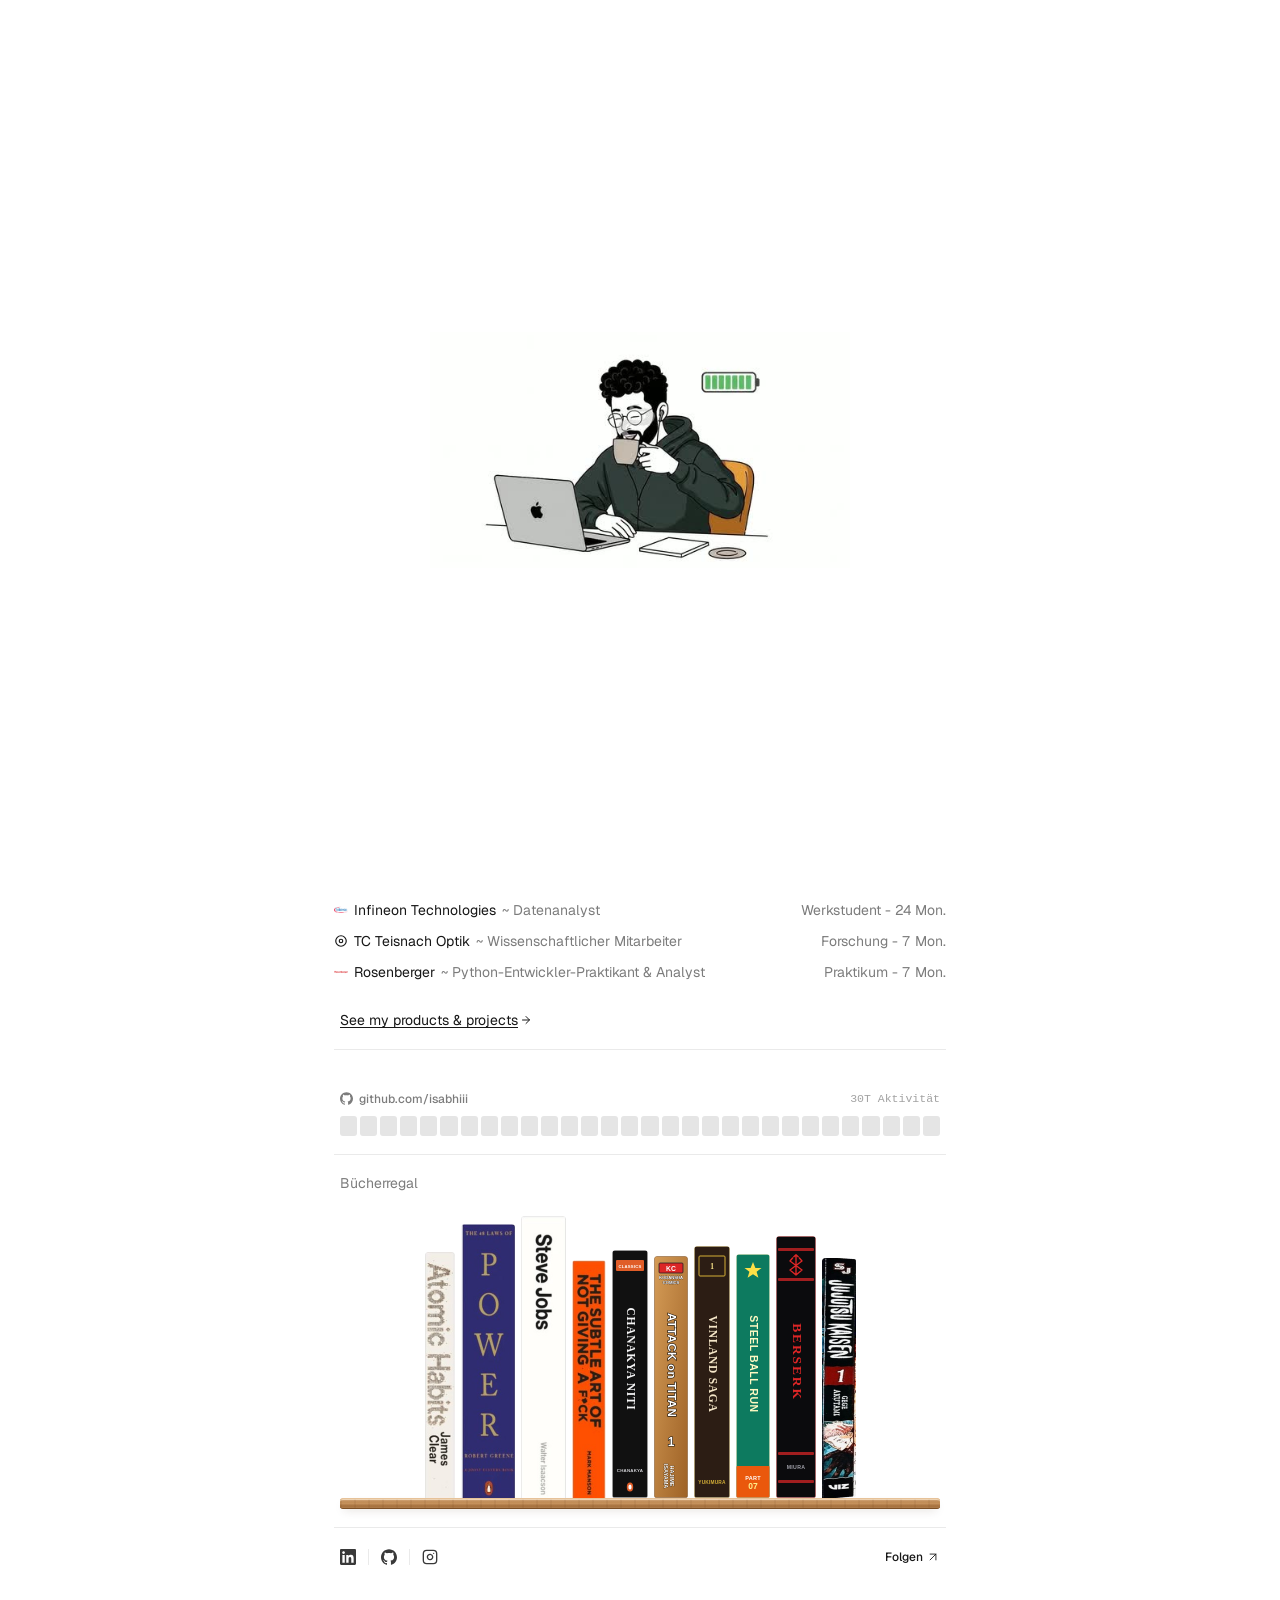
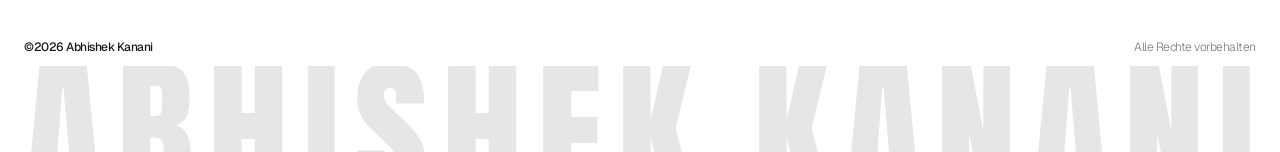
==== index.html @ ef6b1732 "Summarize implemented Cra Browser features in Work section" ====
<!DOCTYPE html>
<html lang="en">
<head>
  <meta charset="UTF-8">
  <meta name="viewport" content="width=device-width, initial-scale=1.0">
  <title>Abhishek Kanani</title>
  <meta name="google-site-verification" content="qDqbLOo0yyBhcR7HX0Lpb4isMDpMAJQvsJPD6pQHGXQ" />
  <link rel="icon" href="/favicon.ico?v=2" sizes="any">
  <link rel="icon" type="image/png" sizes="48x48" href="/favicon-48x48.png?v=2">
  <link rel="icon" type="image/png" sizes="192x192" href="/favicon-192x192.png?v=2">
  <link rel="apple-touch-icon" sizes="180x180" href="/apple-touch-icon.png?v=2">
  <meta name="description" content="Abhishek Kanani — Data Analyst, ML Engineer & Open Source Contributor @ Raycast.">
  <link rel="preconnect" href="https://fonts.googleapis.com">
  <link rel="preconnect" href="https://fonts.gstatic.com" crossorigin>
  <link href="https://fonts.googleapis.com/css2?family=Anton&family=Geist:wght@400;500;600;700&family=Geist+Mono:wght@400;500&display=swap" rel="stylesheet">
  <link rel="stylesheet" href="style.css?v=136">
  <script>
    try {
      if (localStorage.getItem('theme') === 'dark') {
        document.documentElement.classList.add('dark');
      }
    } catch (e) {}
  </script>
</head>
<body>
  <!-- ══════════════ BATTERY-CHARGING PRELOADER ══════════════ -->
  <div id="sitePreloader" class="site-preloader" aria-hidden="true">
    <style>
      .site-preloader {
        position: fixed;
        inset: 0;
        height: 100dvh;
        z-index: 99999;
        background: #ffffff;
        display: flex;
        align-items: center;
        justify-content: center;
        touch-action: none;
        transform: translateY(0);
        transition: transform 0.65s cubic-bezier(0.77, 0, 0.175, 1);
        will-change: transform;
      }
      .site-preloader.is-leaving {
        transform: translateY(-100%);
        pointer-events: none;
      }
      .site-preloader-stack {
        position: relative;
        width: min(420px, 88vw);
        aspect-ratio: 16 / 9;
        user-select: none;
      }
      .preloader-char-img {
        width: 100%;
        height: 100%;
        display: block;
      }
      html.dark .site-preloader {
        background: #0e0e0e;
      }
    </style>
    <div class="site-preloader-stack">
      <canvas id="preloaderCanvas" class="preloader-char-img" width="520" height="292"></canvas>
    </div>
    <script>
      (function () {
        var preloader = document.getElementById('sitePreloader');
        var canvas = document.getElementById('preloaderCanvas');
        if (!preloader || !canvas) return;
        try {
          if (sessionStorage.getItem('skipPreloader') === '1') {
            sessionStorage.removeItem('skipPreloader');
            if (preloader.parentNode) preloader.parentNode.removeChild(preloader);
            return;
          }
        } catch (e) {}
        document.documentElement.style.overflow = 'hidden';

        var ctx = canvas.getContext('2d');
        ctx.clearRect(0, 0, 520, 292);

        var img = new Image();
        var isDark = document.documentElement.classList.contains('dark');
        img.src = isDark ? '[data-uri]' : '[data-uri]';

        var isMobile = window.matchMedia && window.matchMedia('(max-width: 768px)').matches;
        var cols = 6, rows = 6, total = 36, fw = 520, fh = 292, duration = isMobile ? 3410 : 2800;
        var lastFrame = -1;
        var start = 0;

        function startPlay() {
          start = performance.now();
          function tick(now) {
            var t = Math.min(1, (now - start) / duration);
            var frame = Math.min(total - 1, Math.floor(t * total));
            if (frame !== lastFrame) {
              lastFrame = frame;
              var col = frame % cols;
              var row = Math.floor(frame / cols);
              ctx.clearRect(0, 0, fw, fh);
              ctx.drawImage(img, col * fw, row * fh, fw, fh, 0, 0, fw, fh);
            }
            if (t < 1) {
              requestAnimationFrame(tick);
            }
          }
          requestAnimationFrame(tick);

          setTimeout(function () {
            document.documentElement.style.overflow = '';
            preloader.classList.add('is-leaving');
            window.dispatchEvent(new Event('preloader:reveal'));
            setTimeout(function () {
              if (preloader.parentNode) preloader.parentNode.removeChild(preloader);
            }, 700);
          }, duration + 150);
        }

        if (img.complete) {
          startPlay();
        } else {
          img.onload = startPlay;
          img.onerror = startPlay;
        }
      })();
    </script>
  </div>
  <canvas id="clickSparkCanvas" aria-hidden="true"></canvas>

  <!-- ══════════════ SKY HORIZON HEADER (Bimanshu-inspired) ══════════════ -->
  <div class="sky-banner" id="skyBanner" aria-hidden="true">
    <canvas id="skyStarsCanvas" class="sky-stars-canvas"></canvas>
    <div class="sky-haze"></div>

    <!-- Drifting daytime clouds -->
    <div class="sky-clouds">
      <div class="sky-cloud-lane" style="top: 9%; --lane-dur: 117s; --lane-delay: -38s;">
        <div class="sky-cloud" style="width: 30%; opacity: 0.85;"></div>
      </div>
      <div class="sky-cloud-lane" style="top: 21%; --lane-dur: 89s; --lane-delay: -71s;">
        <div class="sky-cloud is-flipped" style="width: 19%; opacity: 0.65;"></div>
      </div>
      <div class="sky-cloud-lane" style="top: 31%; --lane-dur: 103s; --lane-delay: -12s;">
        <div class="sky-cloud" style="width: 24%; opacity: 0.55;"></div>
      </div>
      <div class="sky-cloud-lane" style="top: 15%; --lane-dur: 73s; --lane-delay: -55s;">
        <div class="sky-cloud is-flipped" style="width: 15%; opacity: 0.45;"></div>
      </div>
    </div>

    <!-- Sun & Moon Celestial Orbit -->
    <div class="sky-orbit">
      <!-- Daytime Sun -->
      <div class="sky-body sky-sun">
        <div class="sky-sun-halo"></div>
        <div class="sky-sun-disk"></div>
      </div>

      <!-- Twilight / Night Craters Moon -->
      <div class="sky-body sky-moon">
        <div class="sky-moon-halo"></div>
        <svg class="sky-moon-svg" viewBox="-22 -22 44 44" aria-hidden="true">
          <defs>
            <clipPath id="sky-moon-phase-clip">
              <path d="M0 -20 A20 20 0 0 1 0 20 A10.5 20 0 0 1 0 -20 Z"></path>
            </clipPath>
          </defs>
          <circle r="20" class="sky-moon-dark"></circle>
          <g clip-path="url(#sky-moon-phase-clip)">
            <circle r="20" class="sky-moon-lit"></circle>
            <g class="sky-moon-mare">
              <ellipse cx="-6" cy="-6" rx="6.5" ry="5"></ellipse>
              <ellipse cx="5" cy="-8.5" rx="4" ry="3"></ellipse>
              <ellipse cx="3.5" cy="3" rx="5.5" ry="4.5"></ellipse>
              <ellipse cx="-4.5" cy="9" rx="3.5" ry="2.6"></ellipse>
              <circle cx="10" cy="5" r="1.8"></circle>
            </g>
          </g>
          <circle r="19.65" fill="none" stroke-width="0.7" class="sky-moon-rim"></circle>
        </svg>
      </div>
    </div>
  </div>

  <!-- ══════════════ HANGING PENDANT LAMP & VERLET PULL CORD ══════════════ -->
  <aside class="pull-lamp-aside" aria-label="Day and night lamp">
    <div class="pull-lamp-cone" aria-hidden="true"></div>
    <svg
      id="pullLampSvg"
      class="pull-lamp-svg"
      viewBox="0 0 140 220"
      width="140"
      height="220"
      aria-hidden="true"
    >
      <defs>
        <radialGradient id="lamp-bulb-glass" cx="0.38" cy="0.62" r="0.7">
          <stop offset="0%" stop-color="#fffdf8" />
          <stop offset="100%" stop-color="#ded8cc" />
        </radialGradient>
        <radialGradient id="lamp-bulb-lit" cx="0.5" cy="0.55" r="0.65">
          <stop offset="0%" stop-color="#ffffff" />
          <stop offset="55%" stop-color="#ffe58f" />
          <stop offset="100%" stop-color="#f59e0b" />
        </radialGradient>
        <radialGradient id="lamp-bulb-glow" cx="70" cy="53" r="24" gradientUnits="userSpaceOnUse">
          <stop offset="0%" stop-color="rgba(255, 232, 148, 0.88)" />
          <stop offset="45%" stop-color="rgba(251, 191, 36, 0.36)" />
          <stop offset="100%" stop-color="rgba(251, 191, 36, 0)" />
        </radialGradient>
        <linearGradient id="lamp-shade-grad" x1="0" y1="0" x2="1" y2="0.35">
          <stop offset="0%" class="lamp-shade-hi" />
          <stop offset="55%" class="lamp-shade-mid" />
          <stop offset="100%" class="lamp-shade-lo" />
        </linearGradient>
        <radialGradient id="lamp-bead-grad" cx="0.35" cy="0.3" r="0.7">
          <stop offset="0%" class="lamp-bead-hi" />
          <stop offset="68%" class="lamp-bead-mid" />
          <stop offset="100%" class="lamp-bead-lo" />
        </radialGradient>
      </defs>

      <!-- Ceiling wire -->
      <line class="lamp-wire" x1="70" y1="0" x2="70" y2="18" stroke-width="1.6" />

      <!-- Brass ceiling cap & ring -->
      <rect class="lamp-brass-cap" x="65" y="16" width="10" height="7" rx="1.8" />
      <rect class="lamp-brass-ring" x="63" y="21.5" width="14" height="3.2" rx="1.5" />

      <!-- Under-shade inner rim & bulb -->
      <ellipse class="lamp-inner-rim" cx="70" cy="49.5" rx="26" ry="2.2" />
      <circle class="lamp-bulb-unlit" cx="70" cy="51.8" r="6" fill="url(#lamp-bulb-glass)" />

      <!-- Lit bulb & warm bloom (visible in dark mode) -->
      <g class="lamp-lit-group">
        <circle cx="70" cy="53" r="24" fill="url(#lamp-bulb-glow)" />
        <ellipse class="lamp-inner-lit" cx="70" cy="49.5" rx="26" ry="2.2" />
        <circle cx="70" cy="51.8" r="6" fill="url(#lamp-bulb-lit)" />
      </g>

      <!-- Terracotta pendant shade -->
      <path
        class="lamp-shade-body"
        fill="url(#lamp-shade-grad)"
        d="M63.5 23.5 h13 c1.2 0 2.2 0.8 2.6 1.9 c2.5 8.5 8.1 16.2 17.2 20.4 c1.8 0.8 1.3 2.8 -0.6 2.8 H44.3 c-1.9 0 -2.4 -2 -0.6 -2.8 c9.1 -4.2 14.7 -11.9 17.2 -20.4 c0.4 -1.1 1.4 -1.9 2.6 -1.9 Z"
      />
      <!-- Specular highlight sheen on shade -->
      <path
        class="lamp-shade-sheen"
        d="M60 31 C57 37.5 52.5 42 47.2 45"
        fill="none"
        stroke-width="1.4"
        stroke-linecap="round"
      />
      <!-- Cord eyelet under right side of shade -->
      <circle class="lamp-eyelet" cx="85" cy="48.5" r="1.3" />

      <!-- Verlet physics pull cord path -->
      <path
        id="pullCordPath"
        class="pull-cord-line"
        d="M85 49.5 L85 117.5"
        fill="none"
        stroke-linecap="round"
        stroke-width="1.5"
      />
      <!-- Wide transparent hit area along the cord -->
      <path
        id="pullCordHit"
        class="pull-cord-hit"
        d="M85 49.5 L85 117.5"
        fill="none"
        stroke="transparent"
        stroke-width="24"
        pointer-events="stroke"
      />

      <!-- Wooden/brass pull bead at end of cord -->
      <g id="pullCordBead" class="pull-cord-bead" transform="translate(85 117.5)">
        <circle class="pull-bead-hit" fill="transparent" r="22" />
        <circle class="pull-bead-ring" cx="0" cy="6" r="10" fill="none" stroke-width="1.5" />
        <ellipse class="pull-bead-body" cx="0" cy="6" rx="6.2" ry="6.8" fill="url(#lamp-bead-grad)" />
      </g>
    </svg>
    <div id="pullLampHint" class="pull-lamp-hint" aria-hidden="true">Pull to call it a night</div>
    <button
      id="pullLampA11yBtn"
      type="button"
      class="sr-only"
      role="switch"
      aria-checked="false"
      aria-label="Toggle day and night theme"
    ></button>
  </aside>

  <main class="page-main">

    <!-- ══════════════ HEADER & SECTION NAV (DesignerDada style) ══════════════ -->
    <header class="site-header gutter-x animate-in">
      <a href="#home" class="avatar-pop" aria-label="Abhishek Kanani">
        <img src="profile.jpg" alt="Abhishek Kanani" class="header-avatar header-avatar-light">
        <img src="profile-dark.jpg" alt="Abhishek Kanani" class="header-avatar header-avatar-dark">
      </a>
      <div class="header-name">Abhishek Kanani <span class="aka" data-i18n="headerAka">aka</span> <span data-verse-text="@isabhiii" data-verse-seed="1610" data-verse-once="true">@isabhiii</span></div>
      <nav class="top-nav" aria-label="Main navigation">
        <a href="#home" class="nav-tab active" data-tab="home" aria-current="page" data-i18n="navHome">Home</a>
        <a href="#work" class="nav-tab" data-tab="work" data-i18n="navWork">Work</a>
        <a href="#favorites" class="nav-tab" data-tab="favorites" data-i18n="navFavorites">Favorites</a>
        <a href="#photography" class="nav-tab" data-tab="photography" data-i18n="navPhotography">Photography</a>
        <div class="language-options" aria-label="Language options">
          <button class="is-active" type="button" data-lang="de" data-sound="press" aria-pressed="true">DE</button>
          <span class="separator" aria-hidden="true">/</span>
          <button type="button" data-lang="en" data-sound="press" aria-pressed="false">EN</button>
          <span class="separator" aria-hidden="true">/</span>
          <button class="language-more-button" type="button" data-language-open data-sound="press" aria-haspopup="dialog" aria-expanded="false" aria-label="More languages">+</button>
        </div>
      </nav>
    </header>

    <!-- ══════════════ HOME TAB (Ruru.build style) ══════════════ -->
    <section id="panel-home" class="tab-panel active">

      <article>
        <h1 class="intro-title gutter-x animate-in animate-delay-1" style="margin-bottom: 18px;" data-i18n="introTitle">I'm <span data-verse-text="Abhishek" data-verse-seed="2026">Abhishek</span></h1>

        <div class="intro-body gutter-x">
          <span class="intro-p hi animate-in animate-delay-2" data-i18n="introGreeting">Hi, Guten Tag, नमस्ते</span>

          <span class="intro-p animate-in animate-delay-3">
            <span data-i18n="introLead">I'm a</span> <span class="hi" data-i18n="introRole">Data Analyst &amp; ML Engineer</span>. <span data-i18n="introLove">I love</span>
            <span class="inline-tech"><span class="inline-icon"><svg viewBox="0 0 24 24" fill="none" stroke="#6366f1" stroke-width="2"><path d="M12 3l1.9 5.1L19 10l-5.1 1.9L12 17l-1.9-5.1L5 10l5.1-1.9L12 3z"/></svg></span>AI</span>,
            <span class="hi" data-i18n="introDataAuto">Data, Automation</span> <span data-i18n="introAndWord">and</span>
            <span class="hi" data-i18n="introOpenSource">Open Source</span>.
            <span data-i18n="introMsc">As well as holding an M.Sc. from</span>
            <span class="inline-tech"><span class="inline-icon"><svg viewBox="0 0 24 24" fill="none" stroke="#0284c7" stroke-width="2"><path d="M22 10v6M2 10l10-5 10 5-10 5z"/><path d="M6 12v5c3 3 9 3 12 0v-5"/></svg></span>THD</span> <span data-i18n="introGermany">Germany.</span>
            <span data-i18n="introBuilding">While building</span>
            <span class="inline-tech">
              <span class="inline-icon"><img src="wos-icon.png" alt="Word of Supreme" style="border-radius:3px;"></span>
              <a href="https://wordofsupreme.com/" target="_blank" rel="noreferrer" class="inline-arrow-link">Word of Supreme <svg width="12" height="12" viewBox="0 0 24 24" fill="none" stroke="currentColor" stroke-width="2" stroke-linecap="round" stroke-linejoin="round"><path d="M7 7h10v10"/><path d="M7 17 17 7"/></svg></a>
            </span>
            <span data-i18n="introAndWord2">and</span>
            <span class="inline-tech">
              <span class="inline-icon"><img src="renamemail-icon.png" alt="RenameMail" style="border-radius:3px;"></span>
              <a href="https://renamemail.com/" target="_blank" rel="noreferrer" class="inline-arrow-link">RenameMail <svg width="12" height="12" viewBox="0 0 24 24" fill="none" stroke="currentColor" stroke-width="2" stroke-linecap="round" stroke-linejoin="round"><path d="M7 7h10v10"/><path d="M7 17 17 7"/></svg></a>
            </span>.
          </span>

          <span class="intro-p animate-in animate-delay-4">
            <span data-i18n="introSystems">I build data systems that don't break</span> <span class="strike" data-i18n="introMostDays">(most days)</span>, <span data-i18n="introBackend">mostly in data &amp; backend with</span>
            <span class="inline-tech"><span class="inline-icon"><svg viewBox="0 0 24 24" fill="#3776AB"><path d="M12 2c-2.6 0-4.5.9-4.5 2.7v2.3h4.5v.8H6c-1.8 0-3.5 1.3-3.5 4.2s1.5 4.2 3.5 4.2h2v-2.1c0-1.9 1.6-3.4 3.5-3.4h4.5c1.5 0 2.5-1.1 2.5-2.6V4.7C18.5 2.9 15.6 2 12 2zm-2 2.2c.5 0 .9.4.9.9s-.4.9-.9.9-.9-.4-.9-.9.4-.9.9-.9z"/><path fill="#FFD43B" d="M12 22c2.6 0 4.5-.9 4.5-2.7V17H12v-.8h6c1.8 0 3.5-1.3 3.5-4.2S20 7.8 18 7.8h-2v2.1c0 1.9-1.6 3.4-3.5 3.4H8c-1.5 0-2.5 1.1-2.5 2.6v3.4C5.5 21.1 8.4 22 12 22zm2-2.2c-.5 0-.9-.4-.9-.9s.4-.9.9-.9.9.4.9.9-.4.9-.9.9z"/></svg></span>Python</span>,
            <span class="inline-tech"><span class="inline-icon"><svg viewBox="0 0 24 24" fill="none" stroke="#e11d48" stroke-width="2"><ellipse cx="12" cy="5" rx="9" ry="3"/><path d="M3 5v14c0 1.66 4 3 9 3s9-1.34 9-3V5"/><path d="M3 12c0 1.66 4 3 9 3s9-1.34 9-3"/></svg></span>SQL</span>,
            <span class="inline-tech"><span class="inline-icon"><svg viewBox="0 0 24 24" fill="#009688"><path d="M12 2L2 19.5h20L12 2zm0 4.8l6.2 10.7H5.8L12 6.8z"/></svg></span>FastAPI</span>,
            <span class="inline-tech"><span class="inline-icon"><svg viewBox="0 0 24 24" fill="none" stroke="#10b981" stroke-width="2"><path d="M10 13a5 5 0 0 0 7.54.54l3-3a5 5 0 0 0-7.07-7.07l-1.72 1.71"/><path d="M14 11a5 5 0 0 0-7.54-.54l-3 3a5 5 0 0 0 7.07 7.07l1.71-1.71"/></svg></span>LangChain</span>,
            <span class="inline-tech"><span class="inline-icon"><svg viewBox="0 0 24 24" fill="none"><rect x="2" y="2" width="20" height="20" rx="2.5" fill="#3178C6"/><path d="M13.37 12.66h2.14v-1.22H9.67v1.22h2.13v6.12h1.57v-6.12zm6.42 4.18c0-.96-.57-1.52-1.88-1.95-.85-.28-1.15-.48-1.15-.9 0-.38.33-.64.86-.64.54 0 .93.21 1.24.6l1.02-.85c-.46-.68-1.21-1.05-2.22-1.05-1.37 0-2.34.81-2.34 1.99 0 1.01.62 1.59 1.9 2 .82.26 1.12.48 1.12.92 0 .44-.38.71-.98.71-.68 0-1.18-.27-1.54-.79l-1.08.87c.49.79 1.38 1.23 2.57 1.23 1.49 0 2.47-.8 2.47-2.14z" fill="#fff"/></svg></span>TypeScript</span>, <span data-i18n="introAndWord3">and</span>
            <span class="inline-tech"><span class="inline-icon"><svg viewBox="0 0 24 24" fill="none" stroke="#06b6d4" stroke-width="1.7"><circle cx="12" cy="12" r="2" fill="#06b6d4"/><ellipse cx="12" cy="12" rx="10" ry="4"/><ellipse cx="12" cy="12" rx="10" ry="4" transform="rotate(60 12 12)"/><ellipse cx="12" cy="12" rx="10" ry="4" transform="rotate(120 12 12)"/></svg></span>React</span>.
            <span data-i18n="introInfra">For BI &amp; infra, I use</span>
            <span class="inline-tech"><span class="inline-icon"><svg viewBox="0 0 24 24" fill="none" stroke="#E97627" stroke-width="2" stroke-linecap="round"><path d="M12 2v6M9 5h6"/><path stroke="#1F77B4" d="M12 16v6M9 19h6"/><path stroke="#5B8DBE" d="M5 9v6M2 12h6"/><path stroke="#C43E29" d="M19 9v6M16 12h6"/><path stroke="#59A14F" d="M12 9v6M9 12h6"/></svg></span>Tableau</span>,
            <span class="inline-tech"><span class="inline-icon"><svg viewBox="0 0 24 24" fill="#F2C811"><rect x="3" y="12" width="4" height="9" rx="1"/><rect x="10" y="7" width="4" height="14" rx="1"/><rect x="17" y="3" width="4" height="18" rx="1"/></svg></span>Power BI</span>,
            <span class="inline-tech"><span class="inline-icon"><svg viewBox="0 0 24 24" fill="#2496ED"><path d="M13.983 11.078h2.119a.186.186 0 00.186-.185V9.006a.186.186 0 00-.186-.186h-2.119a.185.185 0 00-.185.185v1.888c0 .102.083.185.185.185m-2.954-5.43h2.118a.186.186 0 00.186-.186V3.574a.186.186 0 00-.186-.185h-2.118a.185.185 0 00-.185.185v1.888c0 .102.082.185.185.185m0 2.716h2.118a.187.187 0 00.186-.186V6.29a.186.186 0 00-.186-.185h-2.118a.185.185 0 00-.185.185v1.887c0 .102.082.185.185.186m-2.93 0h2.12a.186.186 0 00.184-.186V6.29a.185.185 0 00-.185-.185H8.1a.185.185 0 00-.185.185v1.887c0 .102.083.185.185.186m-2.964 0h2.119a.186.186 0 00.185-.186V6.29a.185.185 0 00-.185-.185H5.136a.186.186 0 00-.186.185v1.887c0 .102.084.185.186.186m5.893 2.715h2.118a.186.186 0 00.186-.185V9.006a.186.186 0 00-.186-.186h-2.118a.185.185 0 00-.185.185v1.888c0 .102.082.185.185.185m-2.93 0h2.12a.185.185 0 00.184-.185V9.006a.185.185 0 00-.184-.186h-2.12a.185.185 0 00-.184.185v1.888c0 .102.083.185.185.185m-2.964 0h2.119a.185.185 0 00.185-.185V9.006a.185.185 0 00-.184-.186h-2.12a.186.186 0 00-.186.186v1.887c0 .102.084.185.186.185m-2.92 0h2.12a.185.185 0 00.184-.185V9.006a.185.185 0 00-.184-.186h-2.12a.185.185 0 00-.184.185v1.888c0 .102.082.185.185.185M23.763 9.89c-.065-.051-.672-.51-1.954-.51-.338.001-.676.03-1.01.087-.248-1.7-1.653-2.53-1.716-2.566l-.344-.199-.226.327c-.284.438-.49.922-.612 1.43-.23.97-.09 1.882.403 2.661-.595.332-1.55.413-1.744.42H.751a.751.751 0 00-.75.748 11.376 11.376 0 00.692 4.062c.545 1.428 1.355 2.48 2.41 3.124 1.18.723 3.1 1.137 5.275 1.137.983.003 1.963-.086 2.93-.266a12.248 12.248 0 003.823-1.389c.98-.567 1.86-1.288 2.61-2.136 1.252-1.418 1.998-2.997 2.553-4.4h.221c1.372 0 2.215-.549 2.68-1.009.309-.293.55-.65.707-1.046l.098-.288Z"/></svg></span>Docker</span>, <span data-i18n="introAndWord4">and</span>
            <span class="inline-tech"><span class="inline-icon"><svg viewBox="0 0 24 24" fill="none" stroke="#8b5cf6" stroke-width="2"><circle cx="12" cy="12" r="9"/><path d="M12 3v18M3 12h18"/></svg></span>RAG</span>.
          </span>

          <span class="intro-p animate-in animate-delay-5">
            <span data-i18n="introTooling">Lately, I've been also focused on macOS developer tooling, browser engineering, and contributing to open source such as</span>
            <span class="inline-tech"><span class="inline-icon"><svg viewBox="0 0 28 28" fill="none"><path fill-rule="evenodd" clip-rule="evenodd" d="M7 18.079V21L0 14L1.46 12.54L7 18.081V18.079ZM9.921 21H7L14 28L15.46 26.54L9.921 21ZM26.535 15.462L27.996 14L13.996 0L12.538 1.466L18.077 7.004H14.73L10.864 3.146L9.404 4.606L11.809 7.01H10.129V17.876H20.994V16.196L23.399 18.6L24.859 17.14L20.994 13.274V9.927L26.535 15.462ZM7.73 6.276L6.265 7.738L7.833 9.304L9.294 7.844L7.73 6.276ZM20.162 18.708L18.702 20.17L20.268 21.738L21.73 20.276L20.162 18.708ZM4.596 9.41L3.134 10.872L7 14.738V11.815L4.596 9.41ZM16.192 21.006H13.268L17.134 24.872L18.596 23.41L16.192 21.006Z" fill="#FF6363"/></svg></span>Raycast</span> <span data-i18n="introAndWord5">and</span>
            <span class="inline-tech"><span class="inline-icon"><img src="cra-icon.png?v=3" alt="Cra Browser" class="cra-icon-light" style="border-radius:3px;"><img src="cra-icon-dark.png?v=2" alt="Cra Browser" class="cra-icon-dark" style="border-radius:3px;"></span>Cra Browser</span>.
          </span>

          <span class="intro-p animate-in animate-delay-6">
            <span data-i18n="introBesides">Besides, I love</span> <span class="hi" data-i18n="introInterests">Photography, Minimal Design</span> <span data-i18n="introAndWord6">and</span> <span class="hi" data-i18n="introEngineering">Engineering</span>, <span data-i18n="introAlways">I'm always looking for new things to learn and new people to meet.</span>
          </span>

          <span class="intro-p animate-in animate-delay-7">
            <span data-i18n="introOpen">Open to work on data, AI, or engineering roles. Connect on</span>
            <a href="https://www.linkedin.com/in/abhishek-kanani/" target="_blank" rel="noreferrer" class="inline-tech dashed-link">
              <span class="inline-icon"><svg viewBox="0 0 256 256"><path d="M218.123 218.127h-37.931v-59.403c0-14.165-.253-32.4-19.728-32.4-19.756 0-22.779 15.434-22.779 31.369v60.43h-37.93V95.967h36.413v16.694h.51a39.907 39.907 0 0 1 35.928-19.733c38.445 0 45.533 25.288 45.533 58.186l-.016 67.013ZM56.955 79.27c-12.157.002-22.014-9.852-22.016-22.009-.002-12.157 9.851-22.014 22.008-22.016 12.157-.003 22.014 9.851 22.016 22.008A22.013 22.013 0 0 1 56.955 79.27m18.966 138.858H37.95V95.967h37.97v122.16ZM237.033.018H18.89C8.58-.098.125 8.161-.001 18.471v219.053c.122 10.315 8.576 18.582 18.89 18.474h218.144c10.336.128 18.823-8.139 18.966-18.474V18.454c-.147-10.33-8.635-18.588-18.966-18.453" fill="#0A66C2"/></svg></span>LinkedIn
            </a>
            <span data-i18n="introOrMail">or drop a</span>
            <a href="mailto:abhishekkanani10@gmail.com" class="inline-tech dashed-link" aria-label="Send email" title="Send email">
              <span class="inline-icon"><svg viewBox="0 0 24 24" fill="none" stroke="currentColor" stroke-width="2" stroke-linecap="round" stroke-linejoin="round"><path d="m22 7-8.991 5.727a2 2 0 0 1-2.009 0L2 7"/><rect x="2" y="4" width="20" height="16" rx="2"/></svg></span>mail
            </a>
          </span>

          <span class="intro-p animate-in animate-delay-7 bouquet-line">
            <span data-i18n="introBouquet">While you’re here, pick a few blooms and wrap yourself a</span>
            <a href="bouquet/" class="inline-arrow-link bouquet-garden-link" onclick="if(window.openBouquetOverlay){event.preventDefault();window.openBouquetOverlay();}"><span data-i18n="introBouquetLink">little bouquet 💐</span> <svg width="12" height="12" viewBox="0 0 24 24" fill="none" stroke="currentColor" stroke-width="2" stroke-linecap="round" stroke-linejoin="round"><path d="M7 7h10v10"/><path d="M7 17 17 7"/></svg><span class="bouquet-sprig" aria-hidden="true">
              <span class="sprig-item sprig-1">
                <svg class="sprig-stem" width="22" height="34" viewBox="0 0 22 34" fill="none"><path d="M9 4 C10 15, 13 24, 17 33" stroke="#527a39" stroke-width="1.5" stroke-linecap="round"/><path d="M11 19 C6 17, 4 13, 6 11 C9 13, 11 16, 11 19Z" fill="#6b9349" opacity="0.88"/></svg>
                <img src="bouquet/cuts/orchid-front.webp" alt="" class="sprig-cut" loading="lazy" />
              </span>
              <span class="sprig-item sprig-2">
                <svg class="sprig-stem" width="22" height="36" viewBox="0 0 22 36" fill="none"><path d="M11 4 C11 16, 11 25, 11 35" stroke="#4b7430" stroke-width="1.6" stroke-linecap="round"/><path d="M11 22 C16 19, 19 15, 17 13 C14 15, 12 18, 11 22Z" fill="#5f883d" opacity="0.88"/></svg>
                <img src="bouquet/cuts/sunflower-top.webp" alt="" class="sprig-cut" loading="lazy" />
              </span>
              <span class="sprig-item sprig-3">
                <svg class="sprig-stem" width="22" height="34" viewBox="0 0 22 34" fill="none"><path d="M13 4 C12 15, 9 24, 5 33" stroke="#527a39" stroke-width="1.5" stroke-linecap="round"/><path d="M11 20 C16 18, 18 14, 16 12 C13 14, 11 17, 11 20Z" fill="#6b9349" opacity="0.88"/></svg>
                <img src="bouquet/cuts/peony-center.webp" alt="" class="sprig-cut" loading="lazy" />
              </span>
              <svg class="sprig-grass" width="62" height="32" viewBox="0 0 62 32" fill="none">
                <path d="M27 31 C22 21, 15 13, 7 8 C15 14, 21 22, 25 31Z" fill="#3f682d"/>
                <path d="M29 31 C25 18, 21 9, 17 3 C22 10, 26 20, 28 31Z" fill="#5f883d"/>
                <path d="M31 31 C31 18, 31 8, 32 1 C33 9, 33 20, 32 31Z" fill="#4b7430"/>
                <path d="M33 31 C36 19, 41 10, 47 4 C42 12, 38 21, 34 31Z" fill="#6b9349"/>
                <path d="M35 31 C41 22, 48 15, 56 11 C49 17, 42 23, 36 31Z" fill="#527a39"/>
                <path d="M28 31 C20 24, 13 20, 5 18 C13 22, 20 25, 26 31Z" fill="#74a14d" opacity="0.88"/>
                <path d="M34 31 C42 25, 49 22, 57 21 C49 23, 42 26, 36 31Z" fill="#74a14d" opacity="0.85"/>
              </svg>
            </span></a>
          </span>


          <div class="signoff-row animate-in animate-delay-7">
            <span id="signoffText" data-i18n="signoff">~ shipping...</span>
            <button id="dotBtn" class="dot-btn" aria-label="Status toggle"></button>
          </div>
        </div>
      </article>

      <div class="divider animate-in animate-delay-8"></div>

      <!-- ── EXPERIENCE ── -->
      <div class="ruru-section animate-in animate-delay-9">
        <span class="ruru-section-label gutter-x" data-i18n="sectionWork">Experience</span>
        <div class="ruru-list">

          <a href="https://github.com/raycast/extensions/pulls?q=is%3Apr+author%3Aisabhiii" target="_blank" rel="noreferrer" class="ruru-row">
            <div class="ruru-row-left">
              <span class="row-icon">
                <svg viewBox="0 0 28 28" fill="none"><path fill-rule="evenodd" clip-rule="evenodd" d="M7 18.079V21L0 14L1.46 12.54L7 18.081V18.079ZM9.921 21H7L14 28L15.46 26.54L9.921 21ZM26.535 15.462L27.996 14L13.996 0L12.538 1.466L18.077 7.004H14.73L10.864 3.146L9.404 4.606L11.809 7.01H10.129V17.876H20.994V16.196L23.399 18.6L24.859 17.14L20.994 13.274V9.927L26.535 15.462ZM7.73 6.276L6.265 7.738L7.833 9.304L9.294 7.844L7.73 6.276ZM20.162 18.708L18.702 20.17L20.268 21.738L21.73 20.276L20.162 18.708ZM4.596 9.41L3.134 10.872L7 14.738V11.815L4.596 9.41ZM16.192 21.006H13.268L17.134 24.872L18.596 23.41L16.192 21.006Z" fill="currentColor"/></svg>
              </span>
              <span class="row-title">Raycast</span>
              <span class="row-desc" data-i18n="workRaycastDesc">~ Open Source Contributor</span>
            </div>
            <div class="ruru-row-right">
              <div class="row-meta"><span data-i18n="workRaycastType">open source -</span><span data-i18n="workRaycastDate">Mar 2026–Present</span></div>
              <div class="row-hover-domain">raycast.com <svg width="14" height="14" viewBox="0 0 24 24" fill="none" stroke="currentColor" stroke-width="1.5"><path d="M7 7h10v10"/><path d="M7 17 17 7"/></svg></div>
            </div>
          </a>

          <a href="https://crabrowser.app/" target="_blank" rel="noreferrer" class="ruru-row">
            <div class="ruru-row-left">
              <span class="row-icon">
                <img src="cra-icon.png?v=3" alt="Cra Browser" class="cra-icon-light">
                <img src="cra-icon-dark.png?v=2" alt="Cra Browser" class="cra-icon-dark">
              </span>
              <span class="row-title">Cra Browser</span>
              <span class="row-desc" data-i18n="workCraDesc">~ Open Source Contributor</span>
            </div>
            <div class="ruru-row-right">
              <div class="row-meta"><span data-i18n="workCraType">open source -</span><span data-i18n="workCraDate">Sep 2026–Present</span></div>
              <div class="row-hover-domain">crabrowser.app <svg width="14" height="14" viewBox="0 0 24 24" fill="none" stroke="currentColor" stroke-width="1.5"><path d="M7 7h10v10"/><path d="M7 17 17 7"/></svg></div>
            </div>
          </a>

          <a href="https://www.infineon.com" target="_blank" rel="noreferrer" class="ruru-row">
            <div class="ruru-row-left">
              <span class="row-icon">
                <img src="infineon-logo.png" alt="Infineon Technologies">
              </span>
              <span class="row-title">Infineon Technologies</span>
              <span class="row-desc" data-i18n="workInfineonDesc">~ Data Analyst</span>
            </div>
            <div class="ruru-row-right">
              <div class="row-meta"><span data-i18n="workInfineonType">working student -</span><span data-i18n="workInfineonDate">24 mo</span></div>
              <div class="row-hover-domain">infineon.com <svg width="14" height="14" viewBox="0 0 24 24" fill="none" stroke="currentColor" stroke-width="1.5"><path d="M7 7h10v10"/><path d="M7 17 17 7"/></svg></div>
            </div>
          </a>

          <a href="https://www.th-deg.de/campus-teisnach-optik" target="_blank" rel="noreferrer" class="ruru-row">
            <div class="ruru-row-left">
              <span class="row-icon">
                <svg viewBox="0 0 24 24" fill="none" stroke="currentColor" stroke-width="2"><circle cx="12" cy="12" r="9"/><circle cx="12" cy="12" r="3"/></svg>
              </span>
              <span class="row-title">TC Teisnach Optik</span>
              <span class="row-desc" data-i18n="workTeisnachDesc">~ Graduate Research Assistant</span>
            </div>
            <div class="ruru-row-right">
              <div class="row-meta"><span data-i18n="workTeisnachType">research -</span><span data-i18n="workTeisnachDate">7 mo</span></div>
              <div class="row-hover-domain">th-deg.de <svg width="14" height="14" viewBox="0 0 24 24" fill="none" stroke="currentColor" stroke-width="1.5"><path d="M7 7h10v10"/><path d="M7 17 17 7"/></svg></div>
            </div>
          </a>

          <a href="https://www.rosenberger.com" target="_blank" rel="noreferrer" class="ruru-row">
            <div class="ruru-row-left">
              <span class="row-icon">
                <img src="rosenberger-logo.png" alt="Rosenberger">
              </span>
              <span class="row-title">Rosenberger</span>
              <span class="row-desc" data-i18n="workRosenbergerDesc">~ Python Developer Intern &amp; Analyst</span>
            </div>
            <div class="ruru-row-right">
              <div class="row-meta"><span data-i18n="workRosenbergerType">internship -</span><span data-i18n="workRosenbergerDate">7 mo</span></div>
              <div class="row-hover-domain">rosenberger.com <svg width="14" height="14" viewBox="0 0 24 24" fill="none" stroke="currentColor" stroke-width="1.5"><path d="M7 7h10v10"/><path d="M7 17 17 7"/></svg></div>
            </div>
          </a>

        </div>
        <div class="gutter-x" style="margin-top:14px;">
          <a href="#work" class="inline-arrow-link" onclick="event.preventDefault();var t=document.querySelector('.nav-tab[data-tab=work]');if(t)t.click();window.scrollTo({top:0,behavior:'smooth'});"><span data-i18n="introSeeWork">See my products &amp; projects</span> <svg width="12" height="12" viewBox="0 0 24 24" fill="none" stroke="currentColor" stroke-width="2" stroke-linecap="round" stroke-linejoin="round"><path d="M5 12h14"/><path d="m12 5 7 7-7 7"/></svg></a>
        </div>
      </div>

      <div class="divider animate-in animate-delay-8"></div>

      <!-- ── GITHUB ACTIVITY BAR (ch.sh style) ── -->
      <section class="github-bar-section gutter-x animate-in animate-delay-8" aria-label="GitHub contributions">
        <div class="github-bar-header">
          <a href="https://github.com/isabhiii" target="_blank" rel="noreferrer noopener" class="github-bar-link">
            <svg width="13" height="13" viewBox="0 0 24 24" fill="currentColor" aria-hidden="true"><path d="M12 .297c-6.63 0-12 5.373-12 12 0 5.303 3.438 9.8 8.205 11.385.6.113.82-.258.82-.577 0-.285-.01-1.04-.015-2.04-3.338.724-4.042-1.61-4.042-1.61C4.422 18.07 3.633 17.7 3.633 17.7c-1.087-.744.084-.729.084-.729 1.205.084 1.838 1.236 1.838 1.236 1.07 1.835 2.809 1.305 3.495.998.108-.776.417-1.305.76-1.605-2.665-.3-5.466-1.332-5.466-5.93 0-1.31.465-2.38 1.235-3.22-.135-.303-.54-1.523.105-3.176 0 0 1.005-.322 3.3 1.23.96-.267 1.98-.399 3-.405 1.02.006 2.04.138 3 .405 2.28-1.552 3.285-1.23 3.285-1.23.645 1.653.24 2.873.12 3.176.765.84 1.23 1.91 1.23 3.22 0 4.61-2.805 5.625-5.475 5.92.42.36.81 1.096.81 2.22 0 1.606-.015 2.896-.015 3.286 0 .315.21.69.825.57C20.565 22.092 24 17.592 24 12.297c0-6.627-5.373-12-12-12"/></svg>
            <span>github.com/isabhiii</span>
          </a>
          <span id="githubTotal" class="github-bar-total">30d activity</span>
        </div>
        <div id="githubBars" class="github-bars"></div>
      </section>


      <div class="divider animate-in animate-delay-9"></div>

      <!-- ── BOOKSHELF SECTION ── -->
      <div class="ruru-section gutter-x animate-in animate-delay-9">
        <span class="ruru-section-label" data-i18n="secBookshelf">Bookshelf</span>
        <div id="bookshelfRoot" class="bookshelf" role="region" aria-label="Bookshelf"></div>
      </div>

      <div class="divider animate-in animate-delay-9"></div>

      <!-- ── FOOTER SOCIALS (Ruru style) ── -->
      <footer class="ruru-footer gutter-x animate-in animate-delay-10">
        <div class="social-icons-group">
          <a href="https://www.linkedin.com/in/abhishek-kanani/" target="_blank" rel="noreferrer noopener" class="social-icon-link" data-social="linkedin" aria-label="LinkedIn">
            <svg width="16" height="16" viewBox="0 0 256 256" fill="currentColor"><path d="M218.123 218.127h-37.931v-59.403c0-14.165-.253-32.4-19.728-32.4-19.756 0-22.779 15.434-22.779 31.369v60.43h-37.93V95.967h36.413v16.694h.51a39.907 39.907 0 0 1 35.928-19.733c38.445 0 45.533 25.288 45.533 58.186l-.016 67.013ZM56.955 79.27c-12.157.002-22.014-9.852-22.016-22.009-.002-12.157 9.851-22.014 22.008-22.016 12.157-.003 22.014 9.851 22.016 22.008A22.013 22.013 0 0 1 56.955 79.27m18.966 138.858H37.95V95.967h37.97v122.16ZM237.033.018H18.89C8.58-.098.125 8.161-.001 18.471v219.053c.122 10.315 8.576 18.582 18.89 18.474h218.144c10.336.128 18.823-8.139 18.966-18.474V18.454c-.147-10.33-8.635-18.588-18.966-18.453"/></svg>
            <span class="social-note">Where I share builds &amp; milestones</span>
          </a>
          <div class="v-divider"></div>
          <a href="https://github.com/isabhiii" target="_blank" rel="noreferrer noopener" class="social-icon-link" data-social="github" aria-label="GitHub">
            <svg width="16" height="16" viewBox="0 0 24 24" fill="currentColor"><path d="M12 .297c-6.63 0-12 5.373-12 12 0 5.303 3.438 9.8 8.205 11.385.6.113.82-.258.82-.577 0-.285-.01-1.04-.015-2.04-3.338.724-4.042-1.61-4.042-1.61C4.422 18.07 3.633 17.7 3.633 17.7c-1.087-.744.084-.729.084-.729 1.205.084 1.838 1.236 1.838 1.236 1.07 1.835 2.809 1.305 3.495.998.108-.776.417-1.305.76-1.605-2.665-.3-5.466-1.332-5.466-5.93 0-1.31.465-2.38 1.235-3.22-.135-.303-.54-1.523.105-3.176 0 0 1.005-.322 3.3 1.23.96-.267 1.98-.399 3-.405 1.02.006 2.04.138 3 .405 2.28-1.552 3.285-1.23 3.285-1.23.645 1.653.24 2.873.12 3.176.765.84 1.23 1.91 1.23 3.22 0 4.61-2.805 5.625-5.475 5.92.42.36.81 1.096.81 2.22 0 1.606-.015 2.896-.015 3.286 0 .315.21.69.825.57C20.565 22.092 24 17.592 24 12.297c0-6.627-5.373-12-12-12"/></svg>
            <span class="social-note">Where my code lives</span>
          </a>
          <div class="v-divider"></div>
          <a href="https://www.instagram.com/is_abhii/" target="_blank" rel="noreferrer noopener" class="social-icon-link" data-social="instagram" aria-label="Instagram">
            <svg width="16" height="16" viewBox="0 0 24 24" fill="none" stroke="currentColor" stroke-width="2" stroke-linecap="round" stroke-linejoin="round"><rect width="20" height="20" x="2" y="2" rx="5" ry="5"/><path d="M16 11.37A4 4 0 1 1 12.63 8 4 4 0 0 1 16 11.37z"/><line x1="17.5" x2="17.51" y1="6.5" y2="6.5"/></svg>
            <span class="social-note">Product building journey and life :)</span>
          </a>
        </div>
        <a href="https://www.linkedin.com/in/abhishek-kanani/" target="_blank" rel="noreferrer noopener" class="follow-link">
          <span data-i18n="followMe">Follow Me</span>
          <svg width="14" height="14" viewBox="0 0 24 24" fill="none" stroke="currentColor" stroke-width="1.5" stroke-linecap="round" stroke-linejoin="round"><path d="M7 7h10v10"/><path d="M7 17 17 7"/></svg>
        </a>
      </footer>

    </section>

    <!-- ══════════════ WORK TAB (Editorial Case Feed) ══════════════ -->
    <section id="panel-work" class="tab-panel gutter-x">
      <div class="work-intro animate-in animate-delay-1">
        <p class="work-intro-text" data-i18n="workIntro">
          Selected products, AI systems, and engineering builds — focused on real-world impact, clean architecture, and measurable performance.
        </p>
        <div class="work-filters" role="group" aria-label="Filter work by category">
          <button type="button" class="work-filter-btn active" data-work-filter="ai" data-sound="press" data-i18n="workFilterAi">AI / ML</button>
          <button type="button" class="work-filter-btn" data-work-filter="products" data-sound="press" data-i18n="workFilterProducts">Products</button>
          <button type="button" class="work-filter-btn" data-work-filter="opensource" data-sound="press" data-i18n="workFilterOpenSource">Open Source Contributions</button>
        </div>
      </div>

      <div class="work-feed animate-in animate-delay-2">

        <article class="work-entry" data-work-cat="products">
          <div class="work-meta-row">
            <span class="work-index" data-i18n="workIdxRenameMail">01 · Browser Extension</span>
            <span class="work-tags">TypeScript · Chrome · Firefox</span>
          </div>
          <div class="work-header-row">
            <h2 class="work-title">RenameMail</h2>
            <a href="https://renamemail.com/" target="_blank" rel="noreferrer" class="work-link"><img src="renamemail-icon.png" alt="" class="work-link-icon">renamemail.com <svg class="work-link-arrow" width="13" height="13" viewBox="0 0 24 24" fill="none" stroke="currentColor" stroke-width="1.75"><path d="M7 7h10v10"/><path d="M7 17 17 7"/></svg></a>
          </div>
          <p class="work-summary" data-i18n="workRenameMailSummary">Built by me — turns Gmail into a visual tracker and pipeline by letting you rename threads inline, organize job or client stages, and keep your inbox clean.</p>
          <div class="work-media-link work-media-video" role="button" tabindex="0" aria-label="Expand RenameMail demo video">
            <video src="renamemail-demo.mp4" loop muted playsinline preload="metadata" poster="renamemail-demo-poster.jpg"></video>
            <span class="work-media-badge">Click to expand ↗</span>
          </div>
          <div class="work-metrics">
            <div class="work-metric"><span class="work-metric-val" data-i18n="wmRm1V">Cross-browser</span><span class="work-metric-label" data-i18n="wmRm1L">Chrome &amp; Firefox</span></div>
            <div class="work-metric"><span class="work-metric-val" data-i18n="wmRm2V">Inline</span><span class="work-metric-label" data-i18n="wmRm2L">Gmail DOM pipeline</span></div>
            <div class="work-metric"><span class="work-metric-val" data-i18n="wmRm3V">Zero</span><span class="work-metric-label" data-i18n="wmRm3L">External data leaves browser</span></div>
          </div>
        </article>

        <div class="divider"></div>

        <article class="work-entry" data-work-cat="products">
          <div class="work-meta-row">
            <span class="work-index" data-i18n="workIdxWos">02 · iOS App</span>
            <span class="work-tags">Swift · SwiftUI · iOS</span>
          </div>
          <div class="work-header-row">
            <h2 class="work-title">Word of Supreme</h2>
            <a href="https://wordofsupreme.com/" target="_blank" rel="noreferrer" class="work-link"><img src="wos-icon.png" alt="" class="work-link-icon">wordofsupreme.com <svg class="work-link-arrow" width="13" height="13" viewBox="0 0 24 24" fill="none" stroke="currentColor" stroke-width="1.75"><path d="M7 7h10v10"/><path d="M7 17 17 7"/></svg></a>
          </div>
          <p class="work-summary" data-i18n="workWosSummary">Built by me — minimalist Bhagavad Gītā iOS app built with native SwiftUI, crafted for calm daily reading, distraction-free typography, and instant verse navigation.</p>
          <div class="work-media-grid work-media-strip">
            <div class="work-strip-item">
              <div class="work-media-link work-media-video" role="button" tabindex="0" data-video-caption="Browse Chapters" aria-label="Expand Browse Chapters demo video">
                <video src="wos-browse-chapters.mp4" loop muted playsinline preload="metadata" poster="wos-browse-chapters-poster.jpg"></video>
              </div>
              <span class="work-strip-label" data-i18n="workWosChapters">Browse Chapters</span>
            </div>
            <div class="work-strip-item">
              <div class="work-media-link work-media-video" role="button" tabindex="0" data-video-caption="Personal Reflections" aria-label="Expand Personal Reflections demo video">
                <video src="wos-personal-reflections.mp4" loop muted playsinline preload="none" poster="wos-personal-reflections-poster.jpg"></video>
              </div>
              <span class="work-strip-label" data-i18n="workWosReflections">Personal Reflections</span>
            </div>
            <div class="work-strip-item">
              <div class="work-media-link work-media-video" role="button" tabindex="0" data-video-caption="Focus Read" aria-label="Expand Focus Read demo video">
                <video src="wos-focus-read.mp4" loop muted playsinline preload="none" poster="wos-focus-read-poster.jpg"></video>
              </div>
              <span class="work-strip-label" data-i18n="workWosFocus">Focus Read</span>
            </div>
            <div class="work-strip-item">
              <div class="work-media-link work-media-video" role="button" tabindex="0" data-video-caption="Discover" aria-label="Expand Discover demo video">
                <video src="wos-discover.mp4" loop muted playsinline preload="none" poster="wos-discover-poster.jpg"></video>
              </div>
              <span class="work-strip-label" data-i18n="workWosDiscover">Discover</span>
            </div>
            <div class="work-strip-item">
              <div class="work-media-link work-media-video" role="button" tabindex="0" data-video-caption="Daily Shloka" aria-label="Expand Daily Shloka demo video">
                <video src="wos-daily-shloka.mp4" loop muted playsinline preload="none" poster="wos-daily-shloka-poster.jpg"></video>
              </div>
              <span class="work-strip-label" data-i18n="workWosDaily">Daily Shloka</span>
            </div>
          </div>
          <div class="work-metrics">
            <div class="work-metric"><span class="work-metric-val">18</span><span class="work-metric-label" data-i18n="wmWos1L">Chapters indexed</span></div>
            <div class="work-metric"><span class="work-metric-val">700</span><span class="work-metric-label" data-i18n="wmWos2L">Verses structured</span></div>
            <div class="work-metric"><span class="work-metric-val" data-i18n="wmWos3V">Native</span><span class="work-metric-label" data-i18n="wmWos3L">SwiftUI architecture</span></div>
          </div>
        </article>

        <div class="divider"></div>

        <article class="work-entry" data-work-cat="opensource">
          <div class="work-meta-row">
            <span class="work-index" data-i18n="workIdxOpen1">01 · Open Source</span>
            <span class="work-tags">TypeScript · React · Raycast</span>
          </div>
          <div class="work-header-row">
            <h2 class="work-title" data-i18n="projRemindersTitle">Apple Reminders (Raycast)</h2>
            <div class="work-links-group">
              <a href="https://www.raycast.com/raycast/apple-reminders" target="_blank" rel="noreferrer" class="work-link work-icon-only" aria-label="Apple Reminders on Raycast" title="Raycast"><svg class="work-link-icon" viewBox="0 0 28 28" fill="none"><path fill-rule="evenodd" clip-rule="evenodd" d="M7 18.079V21L0 14L1.46 12.54L7 18.081V18.079ZM9.921 21H7L14 28L15.46 26.54L9.921 21ZM26.535 15.462L27.996 14L13.996 0L12.538 1.466L18.077 7.004H14.73L10.864 3.146L9.404 4.606L11.809 7.01H10.129V17.876H20.994V16.196L23.399 18.6L24.859 17.14L20.994 13.274V9.927L26.535 15.462ZM7.73 6.276L6.265 7.738L7.833 9.304L9.294 7.844L7.73 6.276ZM20.162 18.708L18.702 20.17L20.268 21.738L21.73 20.276L20.162 18.708ZM4.596 9.41L3.134 10.872L7 14.738V11.815L4.596 9.41ZM16.192 21.006H13.268L17.134 24.872L18.596 23.41L16.192 21.006Z" fill="#FF6363"/></svg></a>
              <a href="https://github.com/raycast/extensions/pulls?q=is%3Apr+author%3Aisabhiii+apple-reminders" target="_blank" rel="noreferrer" class="work-link work-icon-only" aria-label="Apple Reminders contributions on GitHub" title="GitHub PRs"><svg class="work-link-icon" viewBox="0 0 24 24" fill="currentColor"><path d="M12 .297c-6.63 0-12 5.373-12 12 0 5.303 3.438 9.8 8.205 11.385.6.113.82-.258.82-.577 0-.285-.01-1.04-.015-2.04-3.338.724-4.042-1.61-4.042-1.61C4.422 18.07 3.633 17.7 3.633 17.7c-1.087-.744.084-.729.084-.729 1.205.084 1.838 1.236 1.838 1.236 1.07 1.835 2.809 1.305 3.495.998.108-.776.417-1.305.76-1.605-2.665-.3-5.466-1.332-5.466-5.93 0-1.31.465-2.38 1.235-3.22-.135-.303-.54-1.523.105-3.176 0 0 1.005-.322 3.3 1.23.96-.267 1.98-.399 3-.405 1.02.006 2.04.138 3 .405 2.28-1.552 3.285-1.23 3.285-1.23.645 1.653.24 2.873.12 3.176.765.84 1.23 1.91 1.23 3.22 0 4.61-2.805 5.625-5.475 5.92.42.36.81 1.096.81 2.22 0 1.606-.015 2.896-.015 3.286 0 .315.21.69.825.57C20.565 22.092 24 17.592 24 12.297c0-6.627-5.373-12-12-12"/></svg></a>
            </div>
          </div>
          <p class="work-summary" data-i18n="workRemindersSummary">Contributed pull requests adding recurrence rules, calendar event integration, priority controls, and tag workflows to the official Raycast Apple Reminders extension.</p>
          <div class="work-media-link work-media-photo">
            <img src="raycast-reminders-preview.jpg" alt="Apple Reminders Raycast extension contributors preview" loading="lazy">
          </div>
          <div class="work-metrics">
            <div class="work-metric"><span class="work-metric-val" data-i18n="wmRem1V">Merged PRs</span><span class="work-metric-label" data-i18n="wmRem1L">Official Raycast store</span></div>
            <div class="work-metric"><span class="work-metric-val">10+</span><span class="work-metric-label" data-i18n="wmRem2L">Core workflows added</span></div>
            <div class="work-metric"><span class="work-metric-val">macOS</span><span class="work-metric-label" data-i18n="wmRem3L">Native EventKit bridge</span></div>
          </div>
        </article>

        <div class="divider"></div>

        <article class="work-entry" data-work-cat="opensource">
          <div class="work-meta-row">
            <span class="work-index" data-i18n="workIdxOpen2">02 · Open Source</span>
            <span class="work-tags">TypeScript · Browser · Automation</span>
          </div>
          <div class="work-header-row">
            <h2 class="work-title">CRA Browser</h2>
            <div class="work-links-group">
              <a href="https://crabrowser.app/" target="_blank" rel="noreferrer" class="work-link work-icon-only" aria-label="CRA Browser website" title="CRA Browser"><img src="cra-icon.png?v=3" alt="CRA Browser" class="work-link-icon cra-icon-light"><img src="cra-icon-dark.png?v=2" alt="CRA Browser" class="work-link-icon cra-icon-dark"></a>
              <a href="https://lnkd.in/p/eADDnxFB" target="_blank" rel="noreferrer" class="work-link work-icon-only" aria-label="View CRA Browser post on LinkedIn" title="LinkedIn"><svg class="work-link-icon" viewBox="0 0 256 256"><path d="M218.123 218.127h-37.931v-59.403c0-14.165-.253-32.4-19.728-32.4-19.756 0-22.779 15.434-22.779 31.369v60.43h-37.93V95.967h36.413v16.694h.51a39.907 39.907 0 0 1 35.928-19.733c38.445 0 45.533 25.288 45.533 58.186l-.016 67.013ZM56.955 79.27c-12.157.002-22.014-9.852-22.016-22.009-.002-12.157 9.851-22.014 22.008-22.016 12.157-.003 22.014 9.851 22.016 22.008A22.013 22.013 0 0 1 56.955 79.27m18.966 138.858H37.95V95.967h37.97v122.16ZM237.033.018H18.89C8.58-.098.125 8.161-.001 18.471v219.053c.122 10.315 8.576 18.582 18.89 18.474h218.144c10.336.128 18.823-8.139 18.966-18.474V18.454c-.147-10.33-8.635-18.588-18.966-18.453" fill="#0A66C2"/></svg></a>
            </div>
          </div>
          <p class="work-summary" data-i18n="workCraSummary">Contributed features including on-device Apple Intelligence Ask on Page and Tidy Tabs, Option-click Split View, Spaces and Light/Dark theme refinements, folder sharing, and pop-up controls.</p>
          <div class="work-media-grid">
            <div class="work-media-link work-media-video" role="button" tabindex="0" aria-label="Expand CRA Browser demo video 1">
              <video src="cra-demo-1.mp4" loop muted playsinline preload="metadata" poster="cra-demo-1-poster.jpg"></video>
              <span class="work-media-badge">Click to expand ↗</span>
            </div>
            <div class="work-media-link work-media-video" role="button" tabindex="0" aria-label="Expand CRA Browser Find or Ask demo video">
              <video src="cra-demo-2.mp4" loop muted playsinline preload="none" poster="cra-demo-2-poster.jpg"></video>
              <span class="work-media-badge">Click to expand ↗</span>
            </div>
          </div>
          <div class="work-metrics">
            <div class="work-metric"><span class="work-metric-val" data-i18n="wmCra1V">Open Source</span><span class="work-metric-label" data-i18n="wmCra1L">Community repository</span></div>
            <div class="work-metric"><span class="work-metric-val" data-i18n="wmCra2V">Browser</span><span class="work-metric-label" data-i18n="wmCra2L">Core UI &amp; workflows</span></div>
            <div class="work-metric"><span class="work-metric-val" data-i18n="wmCra3V">Merged PRs</span><span class="work-metric-label" data-i18n="wmCra3L">Feature contributions</span></div>
          </div>
        </article>

        <div class="divider"></div>

        <article class="work-entry" data-work-cat="ai">
          <div class="work-meta-row">
            <span class="work-index" data-i18n="workIdxRag">01 · AI / Retrieval</span>
            <span class="work-tags">Python · Docker · ChromaDB · SQL</span>
          </div>
          <div class="work-header-row">
            <h2 class="work-title" data-i18n="projRagTitle">Manufacturing Quality RAG</h2>
            <div class="work-links-group">
              <a href="https://github.com/isabhiii/Manufacturing-Quality-RAG" target="_blank" rel="noreferrer" class="work-link work-icon-only" aria-label="Manufacturing Quality RAG on GitHub" title="GitHub"><svg class="work-link-icon" viewBox="0 0 24 24" fill="currentColor"><path d="M12 .297c-6.63 0-12 5.373-12 12 0 5.303 3.438 9.8 8.205 11.385.6.113.82-.258.82-.577 0-.285-.01-1.04-.015-2.04-3.338.724-4.042-1.61-4.042-1.61C4.422 18.07 3.633 17.7 3.633 17.7c-1.087-.744.084-.729.084-.729 1.205.084 1.838 1.236 1.838 1.236 1.07 1.835 2.809 1.305 3.495.998.108-.776.417-1.305.76-1.605-2.665-.3-5.466-1.332-5.466-5.93 0-1.31.465-2.38 1.235-3.22-.135-.303-.54-1.523.105-3.176 0 0 1.005-.322 3.3 1.23.96-.267 1.98-.399 3-.405 1.02.006 2.04.138 3 .405 2.28-1.552 3.285-1.23 3.285-1.23.645 1.653.24 2.873.12 3.176.765.84 1.23 1.91 1.23 3.22 0 4.61-2.805 5.625-5.475 5.92.42.36.81 1.096.81 2.22 0 1.606-.015 2.896-.015 3.286 0 .315.21.69.825.57C20.565 22.092 24 17.592 24 12.297c0-6.627-5.373-12-12-12"/></svg></a>
              <a href="https://lnkd.in/p/eYtdeSTv" target="_blank" rel="noreferrer" class="work-link work-icon-only" aria-label="View Manufacturing Quality RAG on LinkedIn" title="LinkedIn"><svg class="work-link-icon" viewBox="0 0 256 256"><path d="M218.123 218.127h-37.931v-59.403c0-14.165-.253-32.4-19.728-32.4-19.756 0-22.779 15.434-22.779 31.369v60.43h-37.93V95.967h36.413v16.694h.51a39.907 39.907 0 0 1 35.928-19.733c38.445 0 45.533 25.288 45.533 58.186l-.016 67.013ZM56.955 79.27c-12.157.002-22.014-9.852-22.016-22.009-.002-12.157 9.851-22.014 22.008-22.016 12.157-.003 22.014 9.851 22.016 22.008A22.013 22.013 0 0 1 56.955 79.27m18.966 138.858H37.95V95.967h37.97v122.16ZM237.033.018H18.89C8.58-.098.125 8.161-.001 18.471v219.053c.122 10.315 8.576 18.582 18.89 18.474h218.144c10.336.128 18.823-8.139 18.966-18.474V18.454c-.147-10.33-8.635-18.588-18.966-18.453" fill="#0A66C2"/></svg></a>
            </div>
          </div>
          <p class="work-summary" data-i18n="workRagSummary">Sub-second semantic document search across manufacturing quality specifications and inspection logs using ChromaDB vector embeddings and SQL metadata filtering.</p>
          <div class="work-media-link work-media-video" role="button" tabindex="0" aria-label="Expand Manufacturing Quality RAG demo video">
            <video src="rag-demo.mp4" loop muted playsinline preload="metadata" poster="rag-preview.jpg"></video>
            <span class="work-media-badge">Click to expand ↗</span>
          </div>
          <div class="work-metrics">
            <div class="work-metric"><span class="work-metric-val">&lt; 1s</span><span class="work-metric-label" data-i18n="wmRag1L">Semantic query latency</span></div>
            <div class="work-metric"><span class="work-metric-val">ChromaDB</span><span class="work-metric-label" data-i18n="wmRag2L">Vector + SQL retrieval</span></div>
            <div class="work-metric"><span class="work-metric-val">Docker</span><span class="work-metric-label" data-i18n="wmRag3L">Containerized deployment</span></div>
          </div>
        </article>

        <div class="divider"></div>

        <article class="work-entry" data-work-cat="ai">
          <div class="work-meta-row">
            <span class="work-index" data-i18n="workIdxSales">02 · Machine Learning</span>
            <span class="work-tags">Python · Scikit-learn · SQL</span>
          </div>
          <div class="work-header-row">
            <h2 class="work-title" data-i18n="projSalesTitle">ML Vehicle Sales</h2>
            <a href="https://github.com/isabhiii/ML-Vehicle-Sales-Prediction" target="_blank" rel="noreferrer" class="work-link work-icon-only" aria-label="ML Vehicle Sales on GitHub" title="GitHub"><svg class="work-link-icon" viewBox="0 0 24 24" fill="currentColor"><path d="M12 .297c-6.63 0-12 5.373-12 12 0 5.303 3.438 9.8 8.205 11.385.6.113.82-.258.82-.577 0-.285-.01-1.04-.015-2.04-3.338.724-4.042-1.61-4.042-1.61C4.422 18.07 3.633 17.7 3.633 17.7c-1.087-.744.084-.729.084-.729 1.205.084 1.838 1.236 1.838 1.236 1.07 1.835 2.809 1.305 3.495.998.108-.776.417-1.305.76-1.605-2.665-.3-5.466-1.332-5.466-5.93 0-1.31.465-2.38 1.235-3.22-.135-.303-.54-1.523.105-3.176 0 0 1.005-.322 3.3 1.23.96-.267 1.98-.399 3-.405 1.02.006 2.04.138 3 .405 2.28-1.552 3.285-1.23 3.285-1.23.645 1.653.24 2.873.12 3.176.765.84 1.23 1.91 1.23 3.22 0 4.61-2.805 5.625-5.475 5.92.42.36.81 1.096.81 2.22 0 1.606-.015 2.896-.015 3.286 0 .315.21.69.825.57C20.565 22.092 24 17.592 24 12.297c0-6.627-5.373-12-12-12"/></svg></a>
          </div>
          <p class="work-summary" data-i18n="workSalesSummary">End-to-end gradient-boosted regression pipeline predicting vehicle resale and market pricing from historical SQL sales records and engineered vehicle features.</p>
          <div class="work-media-svg" aria-label="ML Vehicle Sales predicted vs actual regression chart">
            <svg viewBox="0 0 600 320" width="100%" height="100%" role="img" aria-label="Predicted vs Actual vehicle price scatter plot with R² = 0.92">
              <g stroke="currentColor" stroke-opacity="0.08" stroke-width="1">
                <line x1="52" y1="54" x2="332" y2="54"/><line x1="52" y1="112" x2="332" y2="112"/>
                <line x1="52" y1="170" x2="332" y2="170"/><line x1="52" y1="228" x2="332" y2="228"/>
                <line x1="52" y1="274" x2="332" y2="274"/>
                <line x1="52" y1="42" x2="52" y2="274"/><line x1="122" y1="42" x2="122" y2="274"/>
                <line x1="192" y1="42" x2="192" y2="274"/><line x1="262" y1="42" x2="262" y2="274"/>
                <line x1="332" y1="42" x2="332" y2="274"/>
              </g>
              <text x="52" y="28" fill="currentColor" fill-opacity="0.55" font-size="11" font-family="ui-monospace, SFMono-Regular, Menlo, monospace">PREDICTED VS ACTUAL · GBDT</text>
              <line x1="60" y1="264" x2="324" y2="50" stroke="#2563eb" stroke-width="1.5" stroke-dasharray="4 4" stroke-opacity="0.85"/>
              <g fill="#2563eb" fill-opacity="0.78">
                <circle cx="72" cy="252" r="3.2"/><circle cx="84" cy="246" r="3.2"/><circle cx="95" cy="233" r="3.2"/>
                <circle cx="104" cy="229" r="3.2"/><circle cx="115" cy="214" r="3.2"/><circle cx="126" cy="212" r="3.2"/>
                <circle cx="136" cy="198" r="3.2"/><circle cx="148" cy="194" r="3.2"/><circle cx="158" cy="180" r="3.2"/>
                <circle cx="169" cy="177" r="3.2"/><circle cx="180" cy="162" r="3.2"/><circle cx="192" cy="158" r="3.2"/>
                <circle cx="204" cy="144" r="3.2"/><circle cx="215" cy="139" r="3.2"/><circle cx="228" cy="126" r="3.2"/>
                <circle cx="238" cy="121" r="3.2"/><circle cx="250" cy="107" r="3.2"/><circle cx="264" cy="99" r="3.2"/>
                <circle cx="275" cy="87" r="3.2"/><circle cx="288" cy="81" r="3.2"/><circle cx="302" cy="68" r="3.2"/>
                <circle cx="316" cy="59" r="3.2"/>
              </g>
              <g fill="currentColor" fill-opacity="0.45" font-size="10" font-family="ui-monospace, SFMono-Regular, Menlo, monospace">
                <text x="52" y="294">Actual Price</text>
                <text x="278" y="294">R² = 0.92</text>
              </g>
              <line x1="364" y1="36" x2="364" y2="286" stroke="currentColor" stroke-opacity="0.1"/>
              <text x="386" y="28" fill="currentColor" fill-opacity="0.55" font-size="11" font-family="ui-monospace, SFMono-Regular, Menlo, monospace">FEATURE IMPORTANCE</text>
              <g font-size="11" fill="currentColor" fill-opacity="0.72" font-family="inherit">
                <text x="386" y="72">Vehicle Age</text>
                <rect x="386" y="80" width="176" height="8" rx="4" fill="currentColor" fill-opacity="0.08"/>
                <rect x="386" y="80" width="152" height="8" rx="4" fill="#2563eb" fill-opacity="0.85"/>
                <text x="386" y="124">Mileage (km)</text>
                <rect x="386" y="132" width="176" height="8" rx="4" fill="currentColor" fill-opacity="0.08"/>
                <rect x="386" y="132" width="118" height="8" rx="4" fill="#2563eb" fill-opacity="0.7"/>
                <text x="386" y="176">Engine Power</text>
                <rect x="386" y="184" width="176" height="8" rx="4" fill="currentColor" fill-opacity="0.08"/>
                <rect x="386" y="184" width="84" height="8" rx="4" fill="#2563eb" fill-opacity="0.55"/>
                <text x="386" y="228">Make &amp; Trim</text>
                <rect x="386" y="236" width="176" height="8" rx="4" fill="currentColor" fill-opacity="0.08"/>
                <rect x="386" y="236" width="54" height="8" rx="4" fill="#2563eb" fill-opacity="0.4"/>
              </g>
            </svg>
          </div>
          <div class="work-metrics">
            <div class="work-metric"><span class="work-metric-val">92%</span><span class="work-metric-label" data-i18n="wmSales1L">R² prediction accuracy</span></div>
            <div class="work-metric"><span class="work-metric-val">GBDT</span><span class="work-metric-label" data-i18n="wmSales2L">Gradient-boosted model</span></div>
            <div class="work-metric"><span class="work-metric-val">SQL + Py</span><span class="work-metric-label" data-i18n="wmSales3L">Automated feature pipeline</span></div>
          </div>
        </article>

        <div class="divider"></div>

        <article class="work-entry" data-work-cat="ai">
          <div class="work-meta-row">
            <span class="work-index" data-i18n="workIdxDnn">03 · Computer Vision</span>
            <span class="work-tags">Python · ONNX · OpenCV</span>
          </div>
          <div class="work-header-row">
            <h2 class="work-title" data-i18n="projDnnTitle">Object Detection DNN</h2>
            <a href="https://github.com/isabhiii/Object-Detection-using-DNN" target="_blank" rel="noreferrer" class="work-link work-icon-only" aria-label="Object Detection DNN on GitHub" title="GitHub"><svg class="work-link-icon" viewBox="0 0 24 24" fill="currentColor"><path d="M12 .297c-6.63 0-12 5.373-12 12 0 5.303 3.438 9.8 8.205 11.385.6.113.82-.258.82-.577 0-.285-.01-1.04-.015-2.04-3.338.724-4.042-1.61-4.042-1.61C4.422 18.07 3.633 17.7 3.633 17.7c-1.087-.744.084-.729.084-.729 1.205.084 1.838 1.236 1.838 1.236 1.07 1.835 2.809 1.305 3.495.998.108-.776.417-1.305.76-1.605-2.665-.3-5.466-1.332-5.466-5.93 0-1.31.465-2.38 1.235-3.22-.135-.303-.54-1.523.105-3.176 0 0 1.005-.322 3.3 1.23.96-.267 1.98-.399 3-.405 1.02.006 2.04.138 3 .405 2.28-1.552 3.285-1.23 3.285-1.23.645 1.653.24 2.873.12 3.176.765.84 1.23 1.91 1.23 3.22 0 4.61-2.805 5.625-5.475 5.92.42.36.81 1.096.81 2.22 0 1.606-.015 2.896-.015 3.286 0 .315.21.69.825.57C20.565 22.092 24 17.592 24 12.297c0-6.627-5.373-12-12-12"/></svg></a>
          </div>
          <p class="work-summary" data-i18n="workDnnSummary">Real-time object detection pipeline optimized with ONNX Runtime to achieve smooth CPU-only inference without requiring dedicated GPU hardware.</p>
          <div class="work-media-link work-media-photo">
            <img src="dnn-preview.jpg" alt="Object Detection DNN bounding box inference preview" loading="lazy">
          </div>
          <div class="work-metrics">
            <div class="work-metric"><span class="work-metric-val">30+ FPS</span><span class="work-metric-label" data-i18n="wmDnn1L">CPU-only inference</span></div>
            <div class="work-metric"><span class="work-metric-val">ONNX</span><span class="work-metric-label" data-i18n="wmDnn2L">Optimized runtime graph</span></div>
            <div class="work-metric"><span class="work-metric-val">0 GPU</span><span class="work-metric-label" data-i18n="wmDnn3L">Edge-ready execution</span></div>
          </div>
        </article>

        <div class="divider"></div>

        <article class="work-entry" data-work-cat="ai">
          <div class="work-meta-row">
            <span class="work-index" data-i18n="workIdxSentiment">04 · Data &amp; NLP</span>
            <span class="work-tags">Python · NLP · Streaming</span>
          </div>
          <div class="work-header-row">
            <h2 class="work-title" data-i18n="projSentimentTitle">Reddit Stock Sentiment</h2>
            <div class="work-links-group">
              <a href="https://github.com/isabhiii/Reddit-Stock-Sentiment-Analyzer" target="_blank" rel="noreferrer" class="work-link work-icon-only" aria-label="Reddit Stock Sentiment on GitHub" title="GitHub"><svg class="work-link-icon" viewBox="0 0 24 24" fill="currentColor"><path d="M12 .297c-6.63 0-12 5.373-12 12 0 5.303 3.438 9.8 8.205 11.385.6.113.82-.258.82-.577 0-.285-.01-1.04-.015-2.04-3.338.724-4.042-1.61-4.042-1.61C4.422 18.07 3.633 17.7 3.633 17.7c-1.087-.744.084-.729.084-.729 1.205.084 1.838 1.236 1.838 1.236 1.07 1.835 2.809 1.305 3.495.998.108-.776.417-1.305.76-1.605-2.665-.3-5.466-1.332-5.466-5.93 0-1.31.465-2.38 1.235-3.22-.135-.303-.54-1.523.105-3.176 0 0 1.005-.322 3.3 1.23.96-.267 1.98-.399 3-.405 1.02.006 2.04.138 3 .405 2.28-1.552 3.285-1.23 3.285-1.23.645 1.653.24 2.873.12 3.176.765.84 1.23 1.91 1.23 3.22 0 4.61-2.805 5.625-5.475 5.92.42.36.81 1.096.81 2.22 0 1.606-.015 2.896-.015 3.286 0 .315.21.69.825.57C20.565 22.092 24 17.592 24 12.297c0-6.627-5.373-12-12-12"/></svg></a>
              <a href="https://lnkd.in/p/eknigpWp" target="_blank" rel="noreferrer" class="work-link work-icon-only" aria-label="View Reddit Stock Sentiment on LinkedIn" title="LinkedIn"><svg class="work-link-icon" viewBox="0 0 256 256"><path d="M218.123 218.127h-37.931v-59.403c0-14.165-.253-32.4-19.728-32.4-19.756 0-22.779 15.434-22.779 31.369v60.43h-37.93V95.967h36.413v16.694h.51a39.907 39.907 0 0 1 35.928-19.733c38.445 0 45.533 25.288 45.533 58.186l-.016 67.013ZM56.955 79.27c-12.157.002-22.014-9.852-22.016-22.009-.002-12.157 9.851-22.014 22.008-22.016 12.157-.003 22.014 9.851 22.016 22.008A22.013 22.013 0 0 1 56.955 79.27m18.966 138.858H37.95V95.967h37.97v122.16ZM237.033.018H18.89C8.58-.098.125 8.161-.001 18.471v219.053c.122 10.315 8.576 18.582 18.89 18.474h218.144c10.336.128 18.823-8.139 18.966-18.474V18.454c-.147-10.33-8.635-18.588-18.966-18.453" fill="#0A66C2"/></svg></a>
            </div>
          </div>
          <p class="work-summary" data-i18n="workSentimentSummary">Real-time NLP streaming pipeline extracting ticker mentions from live Reddit discussions and scoring market sentiment trends as they emerge.</p>
          <div class="work-media-link work-media-video" role="button" tabindex="0" aria-label="Expand Reddit Stock Sentiment demo video">
            <video src="sentiment-demo.mp4" loop muted playsinline preload="metadata" poster="sentiment-preview.jpg"></video>
            <span class="work-media-badge">Click to expand ↗</span>
          </div>
          <div class="work-metrics">
            <div class="work-metric"><span class="work-metric-val" data-i18n="wmSent1V">Live</span><span class="work-metric-label" data-i18n="wmSent1L">Streaming NLP ingestion</span></div>
            <div class="work-metric"><span class="work-metric-val" data-i18n="wmSent2V">Ticker</span><span class="work-metric-label" data-i18n="wmSent2L">Entity extraction</span></div>
            <div class="work-metric"><span class="work-metric-val">Python</span><span class="work-metric-label" data-i18n="wmSent3L">Real-time scoring</span></div>
          </div>
        </article>

      </div>
    </section>

    <!-- ══════════════ FAVORITES TAB (DesignerDada pixel-by-pixel) ══════════════ -->
    <section id="panel-favorites" class="tab-panel gutter-x">
      <p class="fav-intro animate-in animate-delay-1" data-i18n="favIntro">
        I love discovering great things, whether it's a beautifully designed product, an inspiring person, or a website I keep coming back to. This is my collection of those gems I find on the internet and in the real world. Everything here has caught my attention and stuck with me for one reason or another.
      </p>

      <div class="fav-controls animate-in animate-delay-2" role="search">
        <div class="fav-search-wrap">
          <svg class="fav-search-icon" viewBox="0 0 16 16" fill="none">
            <path d="M11.3333 11.3333L14 14" stroke="currentColor" stroke-linecap="round" stroke-linejoin="round" stroke-width="1.5"/>
            <path d="M12.6667 7.33333C12.6667 4.38781 10.2789 2 7.33333 2C4.38781 2 2 4.38781 2 7.33333C2 10.2789 4.38781 12.6667 7.33333 12.6667C10.2789 12.6667 12.6667 10.2789 12.6667 7.33333Z" stroke="currentColor" stroke-linecap="round" stroke-linejoin="round" stroke-width="1.5"/>
          </svg>
          <input id="favSearch" type="search" placeholder="Search links" data-i18n-placeholder="favSearchPlaceholder" class="fav-search-input" aria-label="Search favorites">
        </div>

        <div class="fav-dropdown-wrap">
          <button id="sortBtn" class="fav-filter-btn" aria-label="Sort favorites">
            <svg width="14" height="14" viewBox="0 0 24 24" fill="none" stroke="currentColor" stroke-width="1.5" stroke-linecap="round" stroke-linejoin="round"><path d="m21 16-4 4-4-4"/><path d="M17 20V4"/><path d="m3 8 4-4 4 4"/><path d="M7 4v16"/></svg>
            <span id="sortLabel" data-i18n="sortLatest">Latest</span>
            <svg width="15" height="15" viewBox="0 0 24 24" fill="none" stroke="currentColor" stroke-width="1.5" stroke-linecap="round" stroke-linejoin="round"><path d="m6 9 6 6 6-6"/></svg>
          </button>
          <div id="sortMenu" class="fav-dropdown-menu">
            <button class="fav-dropdown-item selected" data-val="Latest" data-i18n="sortLatest">Latest</button>
            <button class="fav-dropdown-item" data-val="Oldest" data-i18n="sortOldest">Oldest</button>
            <button class="fav-dropdown-item" data-val="A–Z" data-i18n="sortAZ">A–Z</button>
          </div>
        </div>

        <div class="fav-dropdown-wrap">
          <button id="catBtn" class="fav-filter-btn" aria-label="Filter by category">
            <span id="catLabel" data-i18n="catAll">All</span>
            <svg width="15" height="15" viewBox="0 0 24 24" fill="none" stroke="currentColor" stroke-width="1.5" stroke-linecap="round" stroke-linejoin="round"><path d="m6 9 6 6 6-6"/></svg>
          </button>
          <div id="catMenu" class="fav-dropdown-menu">
            <button class="fav-dropdown-item selected" data-val="All" data-i18n="catAll">All</button>
            <button class="fav-dropdown-item" data-val="Design" data-i18n="catDesign">Design</button>
            <button class="fav-dropdown-item" data-val="Apps" data-i18n="catApps">Apps</button>
            <button class="fav-dropdown-item" data-val="Movies" data-i18n="catMovies">Movies</button>
            <button class="fav-dropdown-item" data-val="Typography" data-i18n="catTypography">Typography</button>
            <button class="fav-dropdown-item" data-val="People" data-i18n="catPeople">People</button>
            <button class="fav-dropdown-item" data-val="Blogs" data-i18n="catBlogs">Blogs</button>
            <button class="fav-dropdown-item" data-val="Hardware" data-i18n="catHardware">Hardware</button>
          </div>
        </div>
      </div>

      <div class="fav-list-wrap animate-in animate-delay-3">
        <div id="favPreview" class="fav-preview" aria-hidden="true">
          <div id="favPreviewCard" class="fav-preview-card">
            <div id="favPreviewInner" class="fav-preview-inner"></div>
          </div>
        </div>
        <div id="favList" class="fav-list"></div>
      </div>
    </section>

    <!-- ══════════════ PHOTOGRAPHY TAB (DesignerDada style) ══════════════ -->
    <section id="panel-photography" class="tab-panel gutter-x">
      <div class="photo-intro">
        <p class="animate-in animate-delay-1" data-i18n="photoIntro1">There's something about shooting film that forces you to slow down. With my different Phone's camera throughout my life, there's no chimping at the back of the screen to check if I nailed it. That constraint is the whole point. I've found that limitations make me a better photographer.</p>
        <p class="animate-in animate-delay-2" data-i18n="photoIntro2">Most of what you'll see here is street photography, candid moments and quiet scenes I stumbled into while walking around with no particular agenda. It has a texture and honesty to it. These photos aren't perfect, but they're real.</p>
      </div>
      <div class="photo-grid-breakout">
        <div id="photoGrid" class="photo-grid animate-in animate-delay-3"></div>
      </div>
    </section>

    <!-- ══════════════ JAMIE WIXON STYLE FOOTER ══════════════ -->
    <footer class="wixon-footer" aria-label="Site footer">
      <div class="wixon-footer-meta">
        <span class="wixon-footer-copy">©2026 Abhishek Kanani</span>
        <span class="wixon-footer-rights" data-i18n="footerRights">All rights reserved</span>
      </div>
      <a href="#top" class="wixon-footer-wordmark-link" aria-label="Back to top">
        <div class="wixon-footer-wordmark-letters" aria-hidden="true" data-wordmark="ABHISHEK KANANI"></div>
      </a>
    </footer>

  </main>

  <div class="language-modal" data-language-modal aria-hidden="true" role="dialog" aria-modal="true" aria-labelledby="language-modal-title">
    <div class="language-modal-panel" data-language-panel>
      <div class="language-modal-header">
        <h2 class="language-modal-title" id="language-modal-title" data-i18n="modalTranslate">Translate</h2>
        <button class="language-modal-close" type="button" data-language-close data-sound="press" aria-label="Close language picker">×</button>
      </div>
      <div class="language-search-wrap">
        <input class="language-search" type="search" data-language-search data-i18n-placeholder="modalSearchPlaceholder" placeholder="Search languages" autocomplete="off" autocapitalize="none" spellcheck="false" />
      </div>
      <div class="language-list" data-language-list role="listbox" aria-label="Available languages"></div>
    </div>
  </div>

  <div id="photoLightbox" class="photo-lightbox" aria-hidden="true" role="dialog" aria-modal="true" aria-label="Photo viewer">
    <button id="photoLightboxClose" class="photo-lightbox-close" type="button" aria-label="Close photo">×</button>
    <button id="photoLightboxPrev" class="photo-lightbox-nav prev" type="button" aria-label="Previous photo">‹</button>
    <figure class="photo-lightbox-figure">
      <img id="photoLightboxImg" src="" alt="">
      <figcaption id="photoLightboxCaption" class="photo-lightbox-caption"></figcaption>
    </figure>
    <button id="photoLightboxNext" class="photo-lightbox-nav next" type="button" aria-label="Next photo">›</button>
  </div>

  <div id="copyToast" class="copy-toast"></div>
  <!-- ══════════════ LAZY-LOADED BOUQUET OVERLAY ══════════════ -->
  <div id="bouquetOverlay" style="position:fixed;inset:0;z-index:9000;background:#fff;opacity:0;pointer-events:none;transition:opacity .28s ease;" aria-hidden="true">
    <iframe id="bouquetFrame" title="Camera Roll Bouquet" allow="clipboard-write" style="width:100%;height:100%;border:0;display:block;"></iframe>
  </div>
  <script>
    (function () {
      var overlay = document.getElementById('bouquetOverlay');
      var frame = document.getElementById('bouquetFrame');
      if (!overlay || !frame) return;
      window.openBouquetOverlay = function () {
        if (!frame.src) frame.src = 'bouquet/?embed=1';
        overlay.style.opacity = '1';
        overlay.style.pointerEvents = 'auto';
        overlay.setAttribute('aria-hidden', 'false');
        document.documentElement.style.overflow = 'hidden';
      };
      window.closeBouquetOverlay = function () {
        overlay.style.opacity = '0';
        overlay.style.pointerEvents = 'none';
        overlay.setAttribute('aria-hidden', 'true');
        document.documentElement.style.overflow = '';
      };
      window.addEventListener('message', function (e) {
        if (e && e.data === 'bouquet:close') window.closeBouquetOverlay();
      });
      document.addEventListener('keydown', function (e) {
        if (e.key === 'Escape' && overlay.style.pointerEvents === 'auto') window.closeBouquetOverlay();
      });
    })();
  </script>

  <script src="verse-text.js?v=1"></script>
  <script src="app.js?v=96"></script>
</body>
</html>
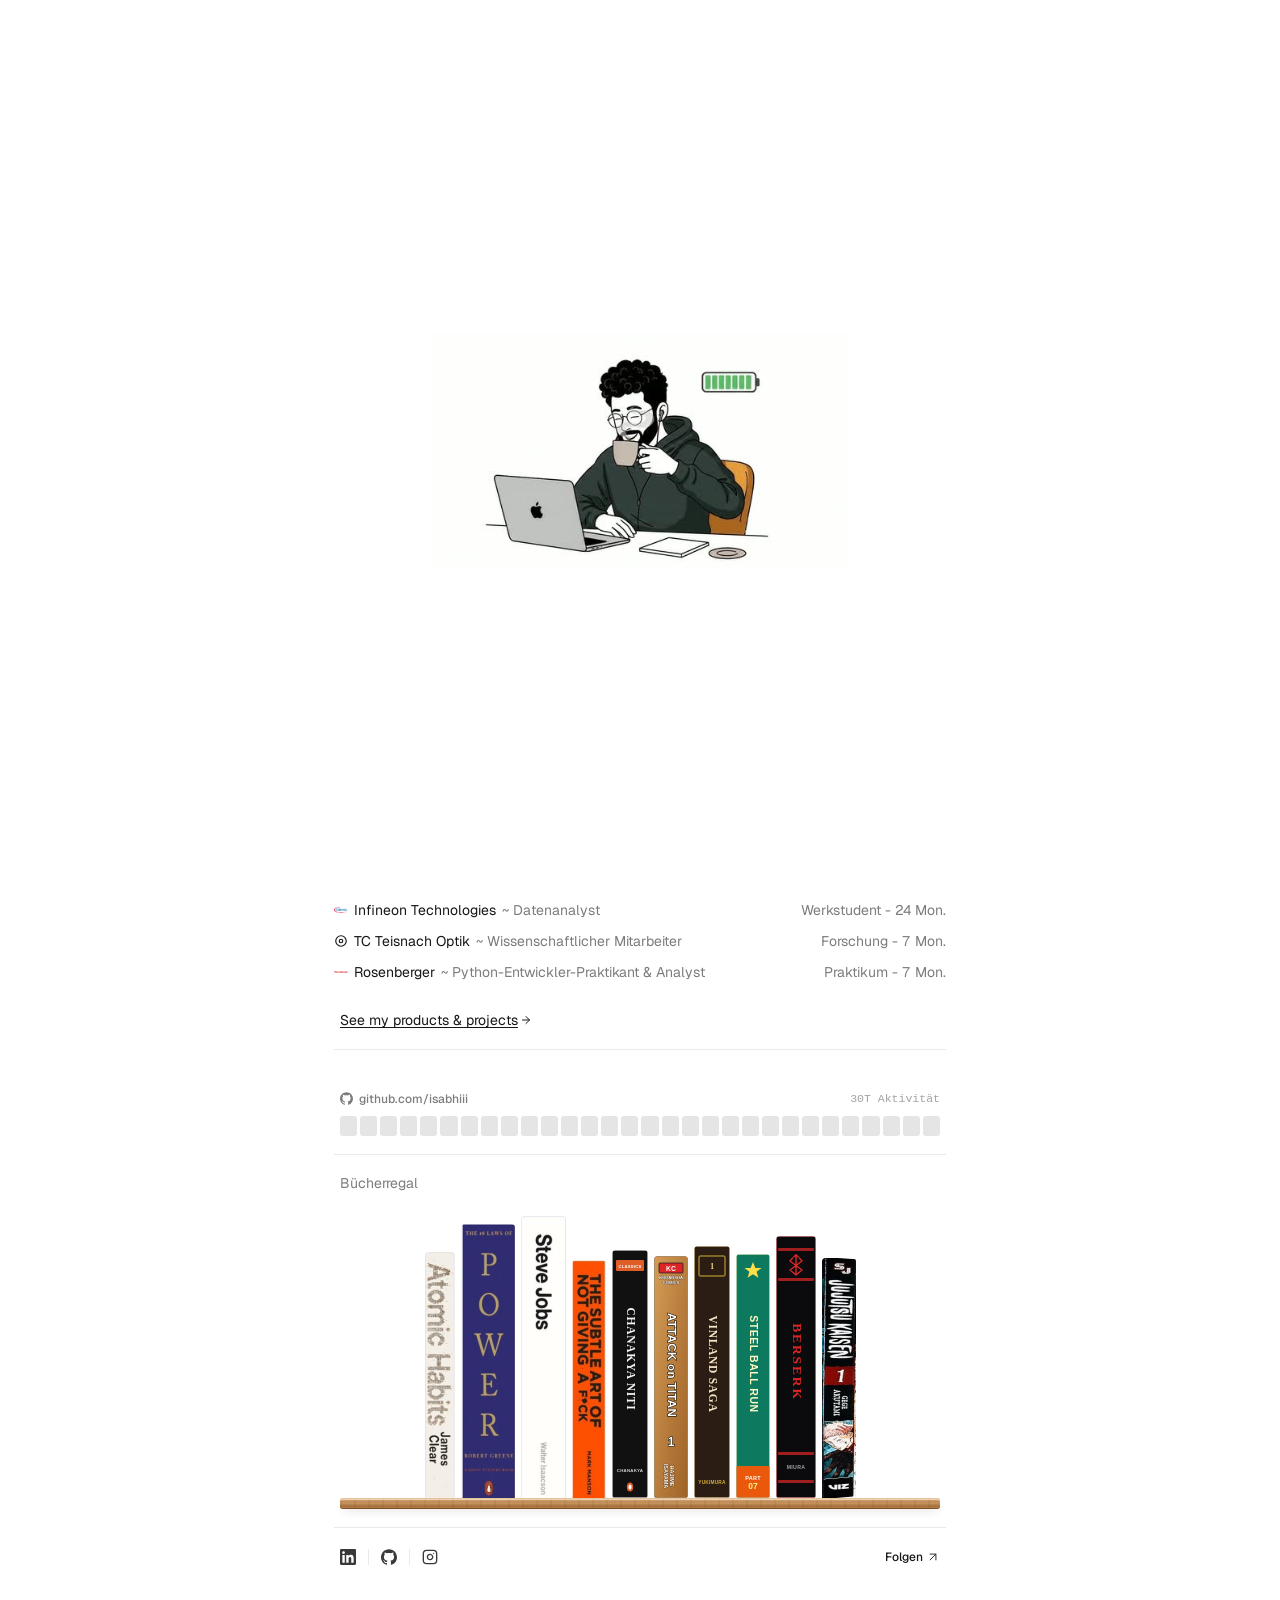
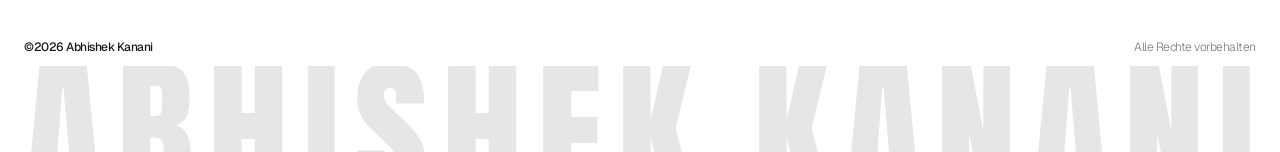
==== commit a02de58a: "Bump app.js cache buster to v=97" ====
--- a/index.html
+++ b/index.html
@@ -971,6 +971,6 @@
   </script>
 
   <script src="verse-text.js?v=1"></script>
-  <script src="app.js?v=96"></script>
+  <script src="app.js?v=97"></script>
 </body>
 </html>
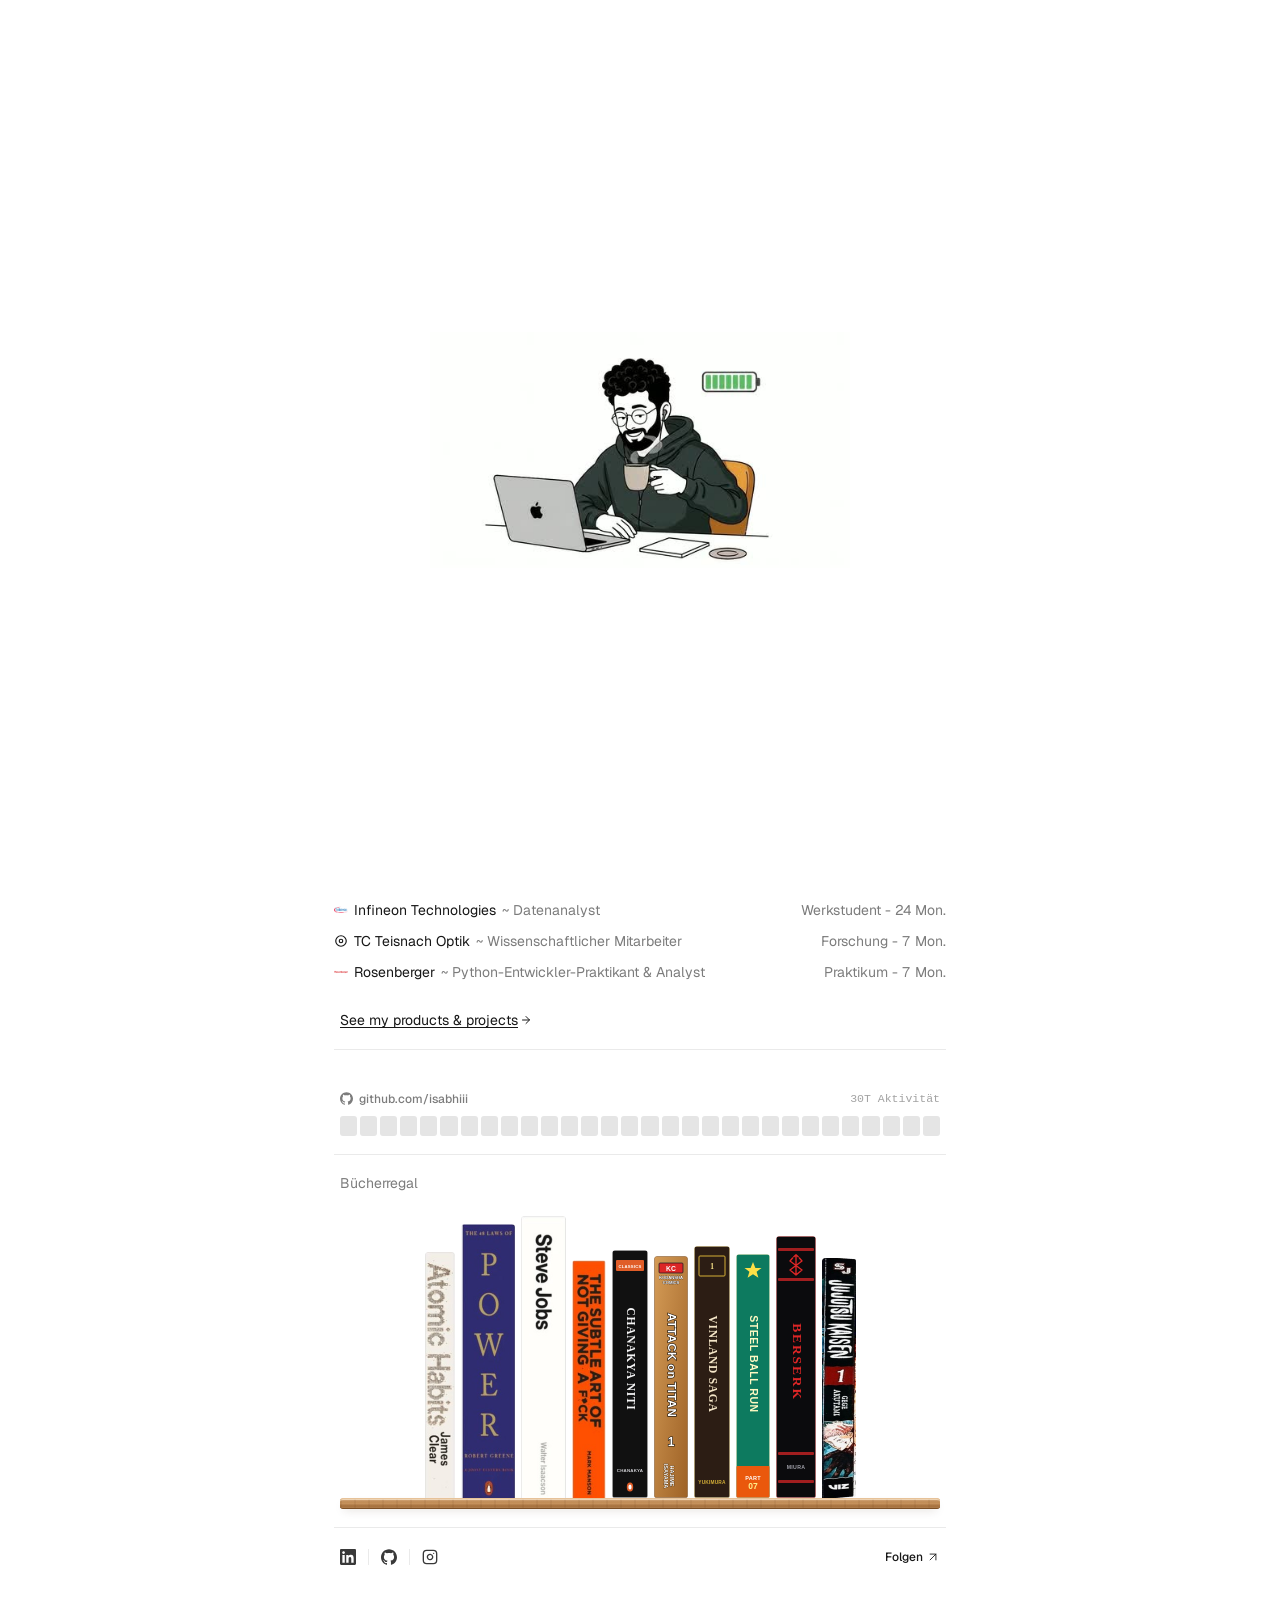
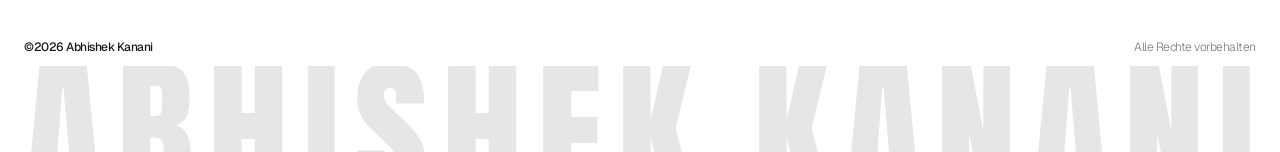
==== commit a8e72dd2: "Move AI / ML filter to third place in Work tab" ====
--- a/index.html
+++ b/index.html
@@ -558,9 +558,9 @@
           Selected products, AI systems, and engineering builds — focused on real-world impact, clean architecture, and measurable performance.
         </p>
         <div class="work-filters" role="group" aria-label="Filter work by category">
-          <button type="button" class="work-filter-btn active" data-work-filter="ai" data-sound="press" data-i18n="workFilterAi">AI / ML</button>
-          <button type="button" class="work-filter-btn" data-work-filter="products" data-sound="press" data-i18n="workFilterProducts">Products</button>
+          <button type="button" class="work-filter-btn active" data-work-filter="products" data-sound="press" data-i18n="workFilterProducts">Products</button>
           <button type="button" class="work-filter-btn" data-work-filter="opensource" data-sound="press" data-i18n="workFilterOpenSource">Open Source Contributions</button>
+          <button type="button" class="work-filter-btn" data-work-filter="ai" data-sound="press" data-i18n="workFilterAi">AI / ML</button>
         </div>
       </div>
 
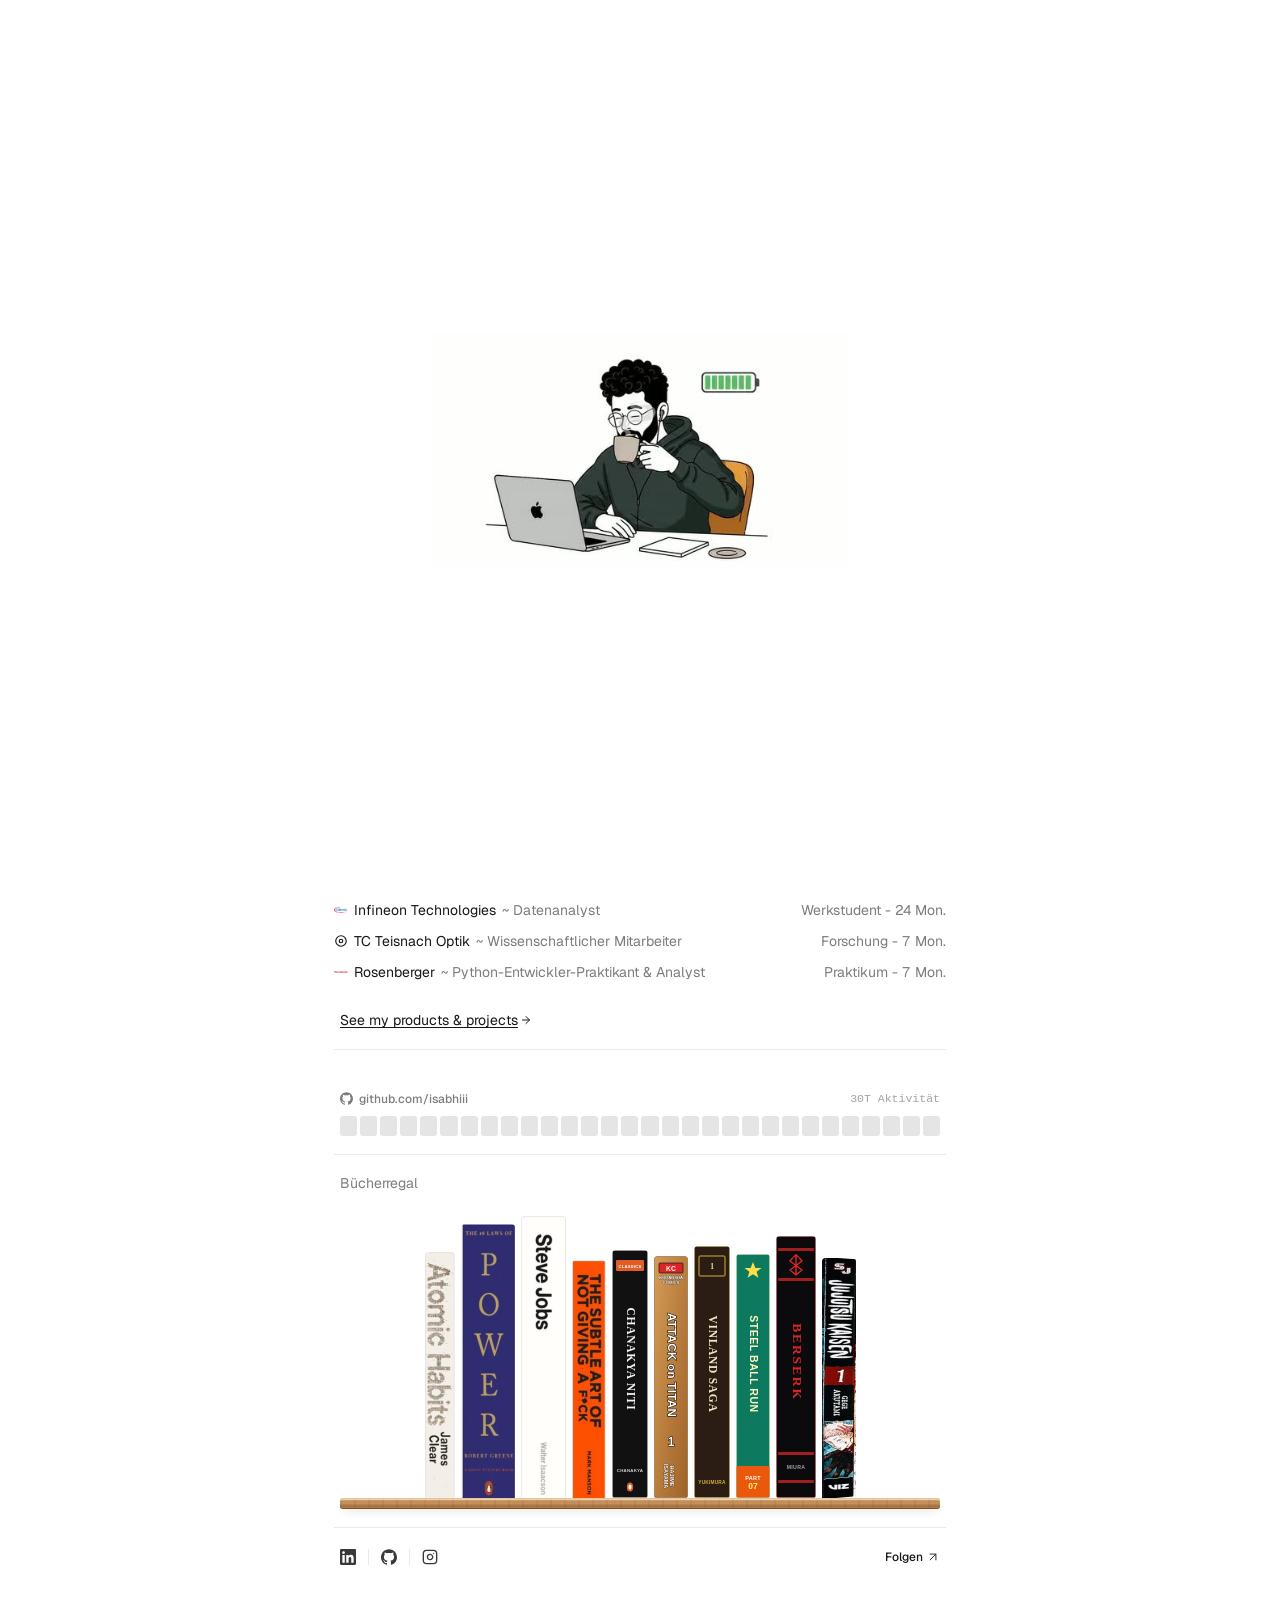
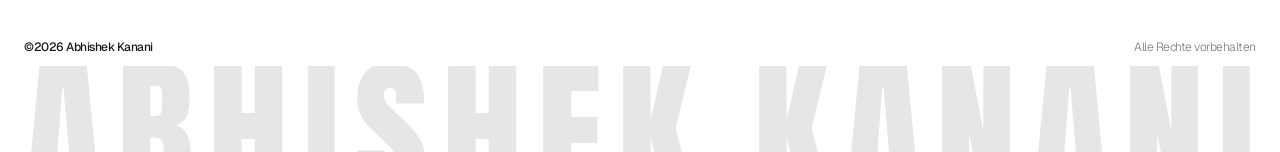
==== commit feb27ba3: "Add javii.tools to Favourites below Developing Taste" ====
--- a/index.html
+++ b/index.html
@@ -575,7 +575,7 @@
             <h2 class="work-title">RenameMail</h2>
             <a href="https://renamemail.com/" target="_blank" rel="noreferrer" class="work-link"><img src="renamemail-icon.png" alt="" class="work-link-icon">renamemail.com <svg class="work-link-arrow" width="13" height="13" viewBox="0 0 24 24" fill="none" stroke="currentColor" stroke-width="1.75"><path d="M7 7h10v10"/><path d="M7 17 17 7"/></svg></a>
           </div>
-          <p class="work-summary" data-i18n="workRenameMailSummary">Built by me — turns Gmail into a visual tracker and pipeline by letting you rename threads inline, organize job or client stages, and keep your inbox clean.</p>
+          <p class="work-summary" data-i18n="workRenameMailSummary">A Chrome and Firefox extension for renaming Gmail threads inline, adding private notes, and organizing job or client stages directly inside your inbox.</p>
           <div class="work-media-link work-media-video" role="button" tabindex="0" aria-label="Expand RenameMail demo video">
             <video src="renamemail-demo.mp4" loop muted playsinline preload="metadata" poster="renamemail-demo-poster.jpg"></video>
             <span class="work-media-badge">Click to expand ↗</span>
@@ -598,7 +598,7 @@
             <h2 class="work-title">Word of Supreme</h2>
             <a href="https://wordofsupreme.com/" target="_blank" rel="noreferrer" class="work-link"><img src="wos-icon.png" alt="" class="work-link-icon">wordofsupreme.com <svg class="work-link-arrow" width="13" height="13" viewBox="0 0 24 24" fill="none" stroke="currentColor" stroke-width="1.75"><path d="M7 7h10v10"/><path d="M7 17 17 7"/></svg></a>
           </div>
-          <p class="work-summary" data-i18n="workWosSummary">Built by me — minimalist Bhagavad Gītā iOS app built with native SwiftUI, crafted for calm daily reading, distraction-free typography, and instant verse navigation.</p>
+          <p class="work-summary" data-i18n="workWosSummary">A native SwiftUI Bhagavad Gītā app for iOS featuring Focus Read, Daily Shloka reminders, personal verse reflections, and fast chapter-by-chapter navigation.</p>
           <div class="work-media-grid work-media-strip">
             <div class="work-strip-item">
               <div class="work-media-link work-media-video" role="button" tabindex="0" data-video-caption="Browse Chapters" aria-label="Expand Browse Chapters demo video">
@@ -971,6 +971,6 @@
   </script>
 
   <script src="verse-text.js?v=1"></script>
-  <script src="app.js?v=97"></script>
+  <script src="app.js?v=99"></script>
 </body>
 </html>
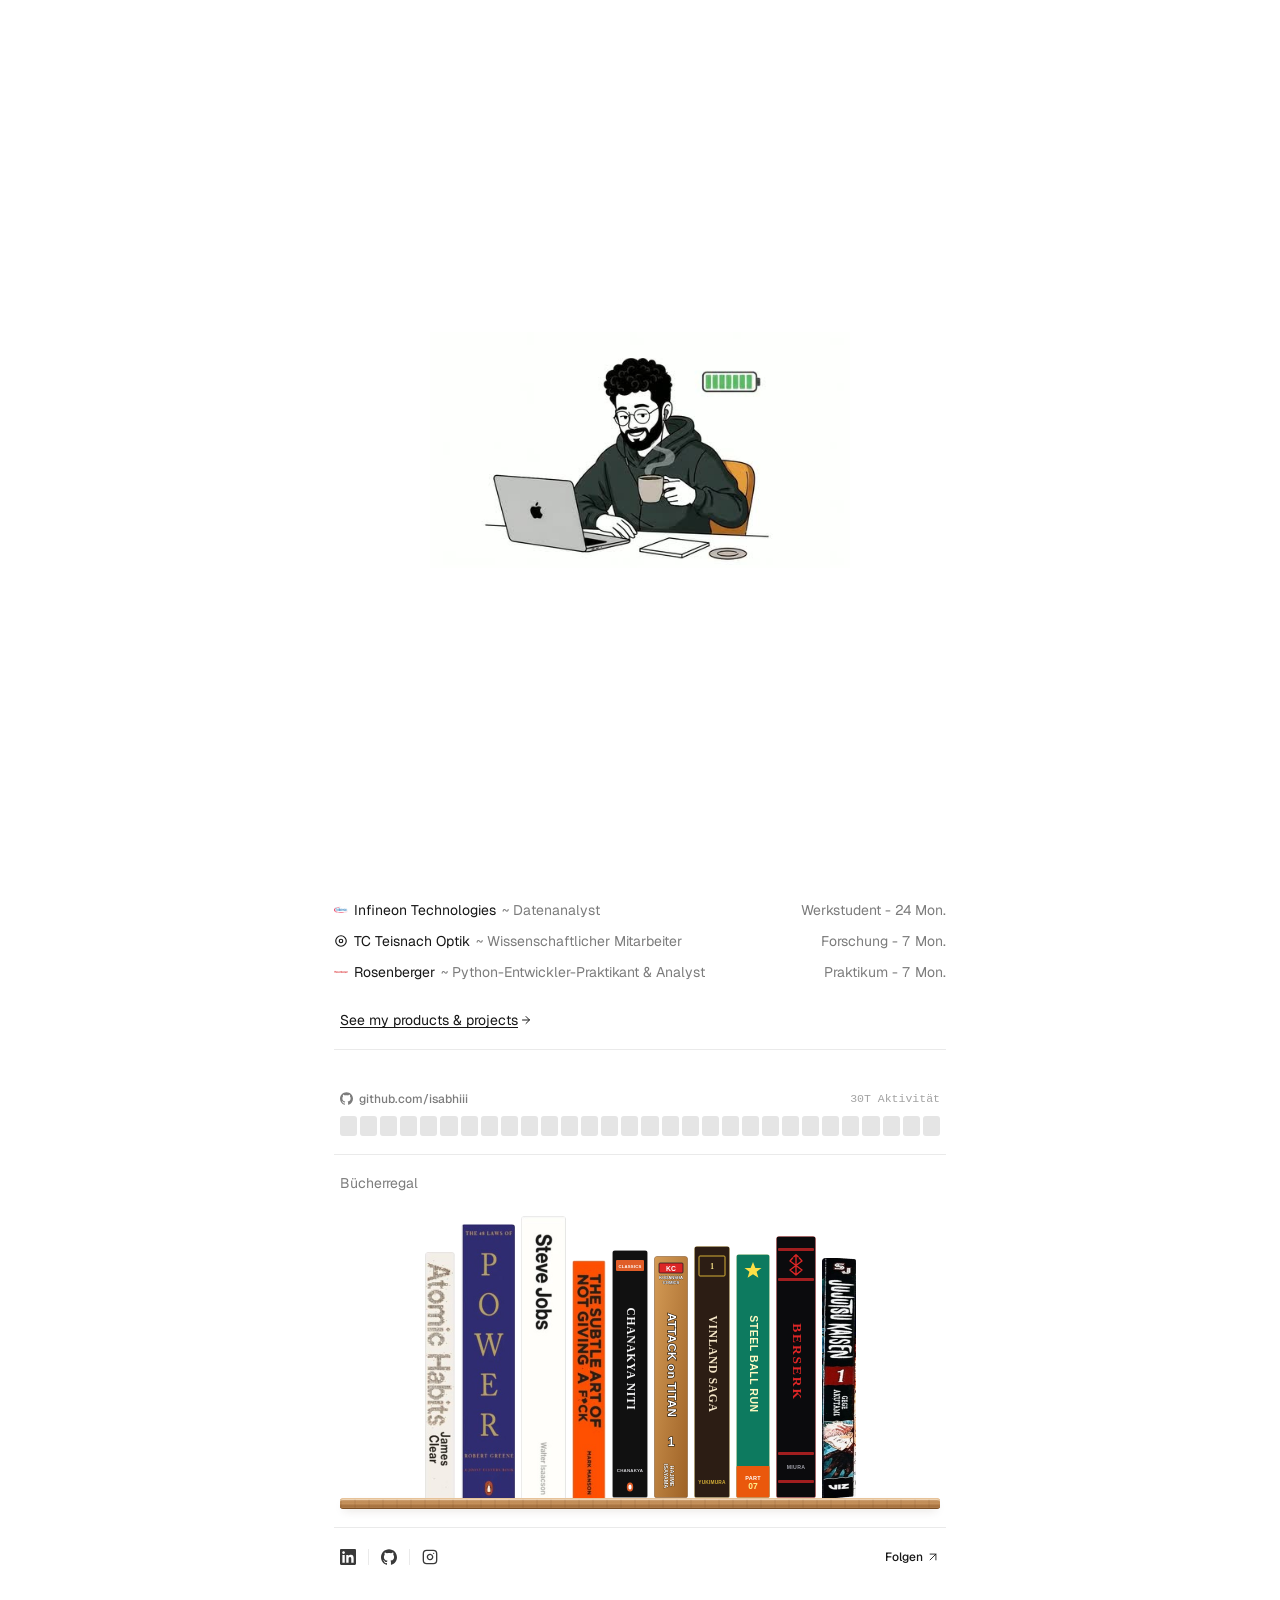
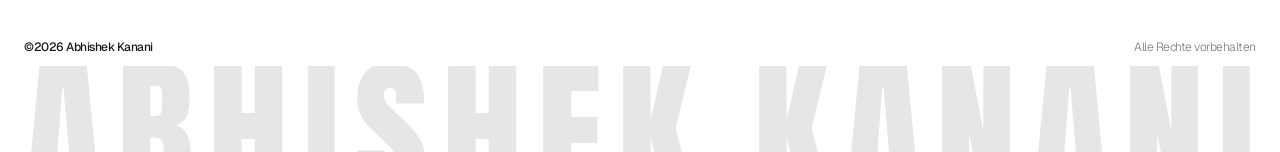
==== commit 88582962: "Use local screenshot for javii.tools hover preview" ====
--- a/index.html
+++ b/index.html
@@ -971,6 +971,6 @@
   </script>
 
   <script src="verse-text.js?v=1"></script>
-  <script src="app.js?v=99"></script>
+  <script src="app.js?v=100"></script>
 </body>
 </html>
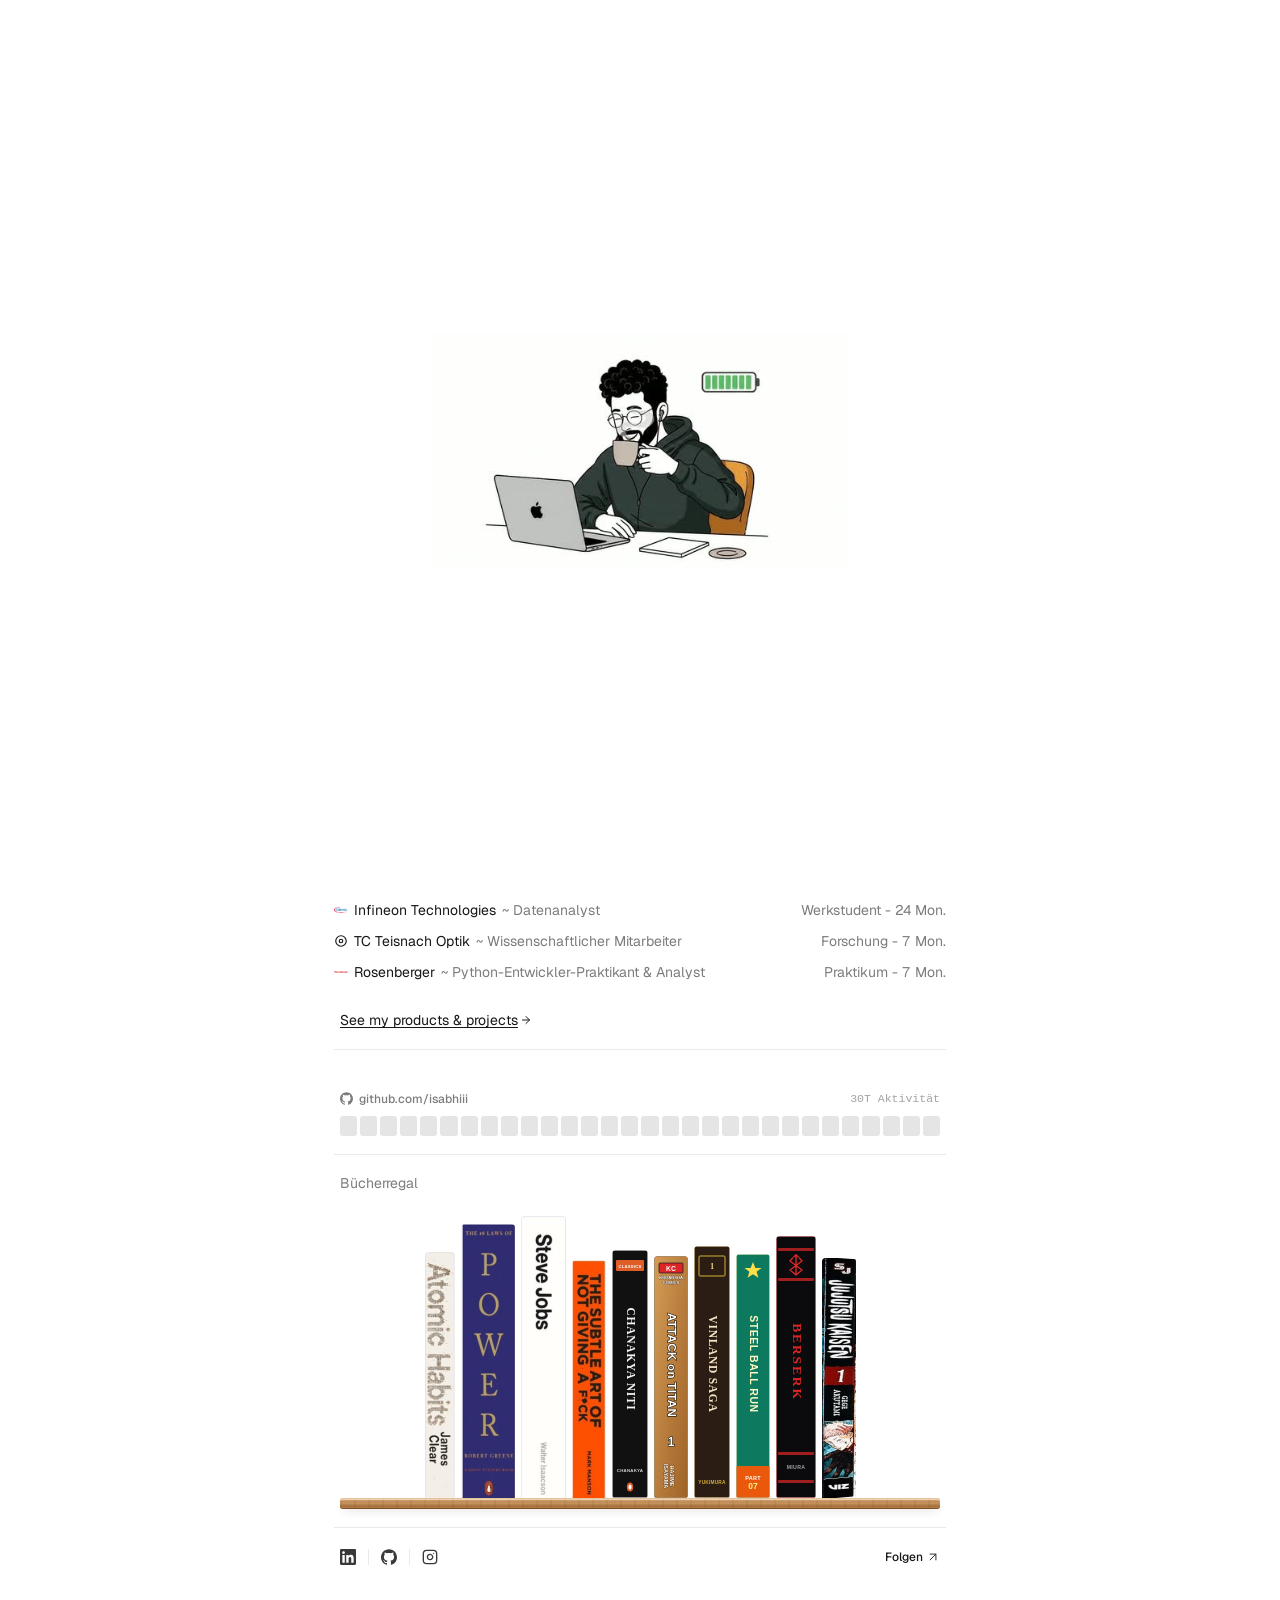
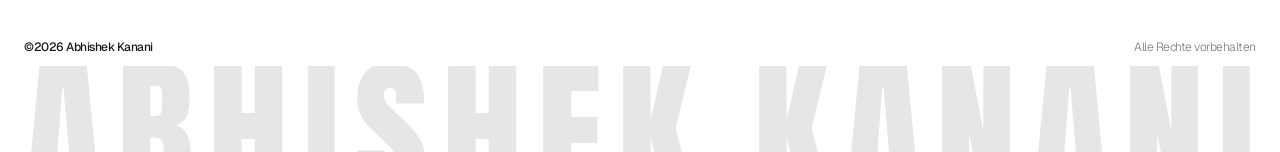
==== commit 26d9ab95: "Remove time.fyi from Favourites list" ====
--- a/index.html
+++ b/index.html
@@ -971,6 +971,6 @@
   </script>
 
   <script src="verse-text.js?v=1"></script>
-  <script src="app.js?v=100"></script>
+  <script src="app.js?v=101"></script>
 </body>
 </html>
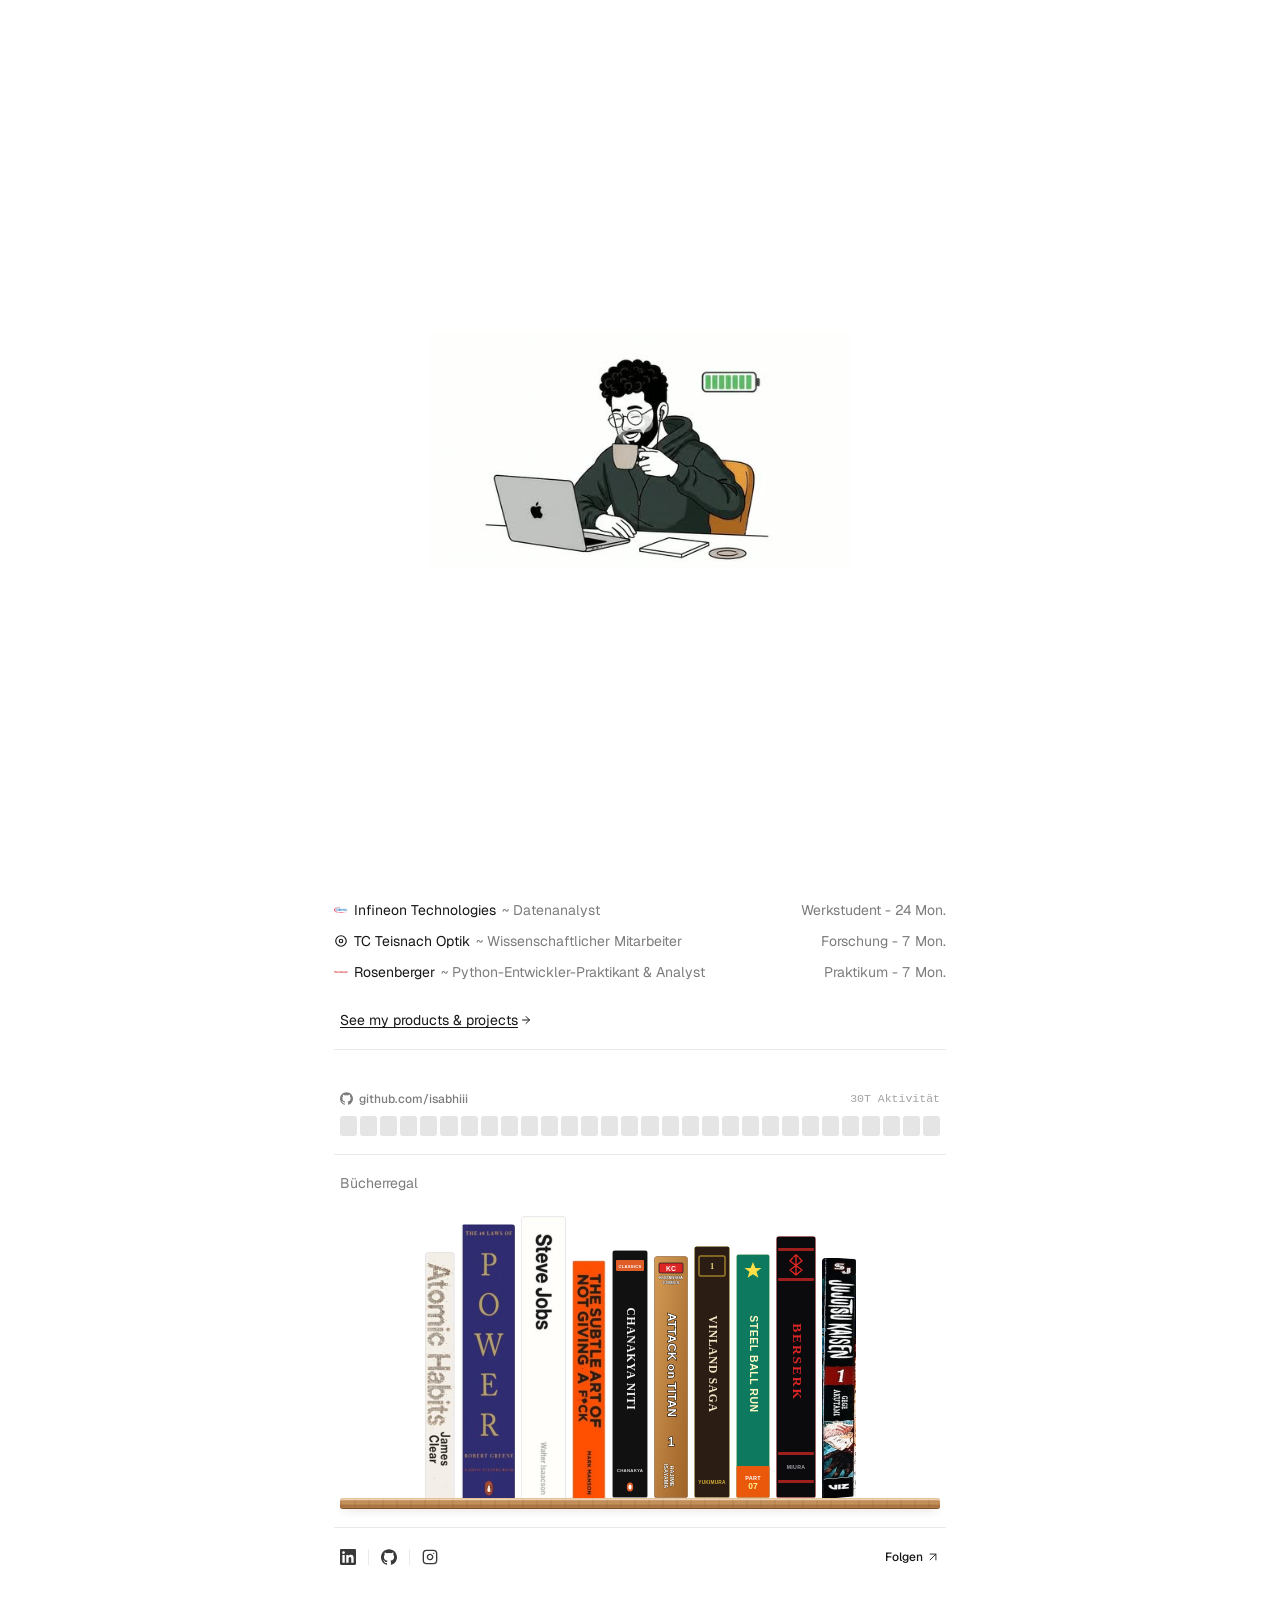
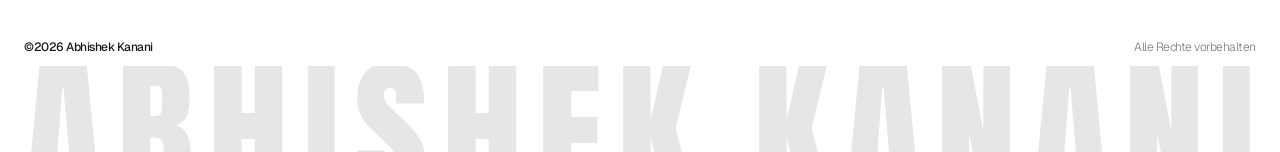
==== commit 9371c81c: "Update javii.tools hover preview image" ====
--- a/index.html
+++ b/index.html
@@ -971,6 +971,6 @@
   </script>
 
   <script src="verse-text.js?v=1"></script>
-  <script src="app.js?v=101"></script>
+  <script src="app.js?v=102"></script>
 </body>
 </html>
